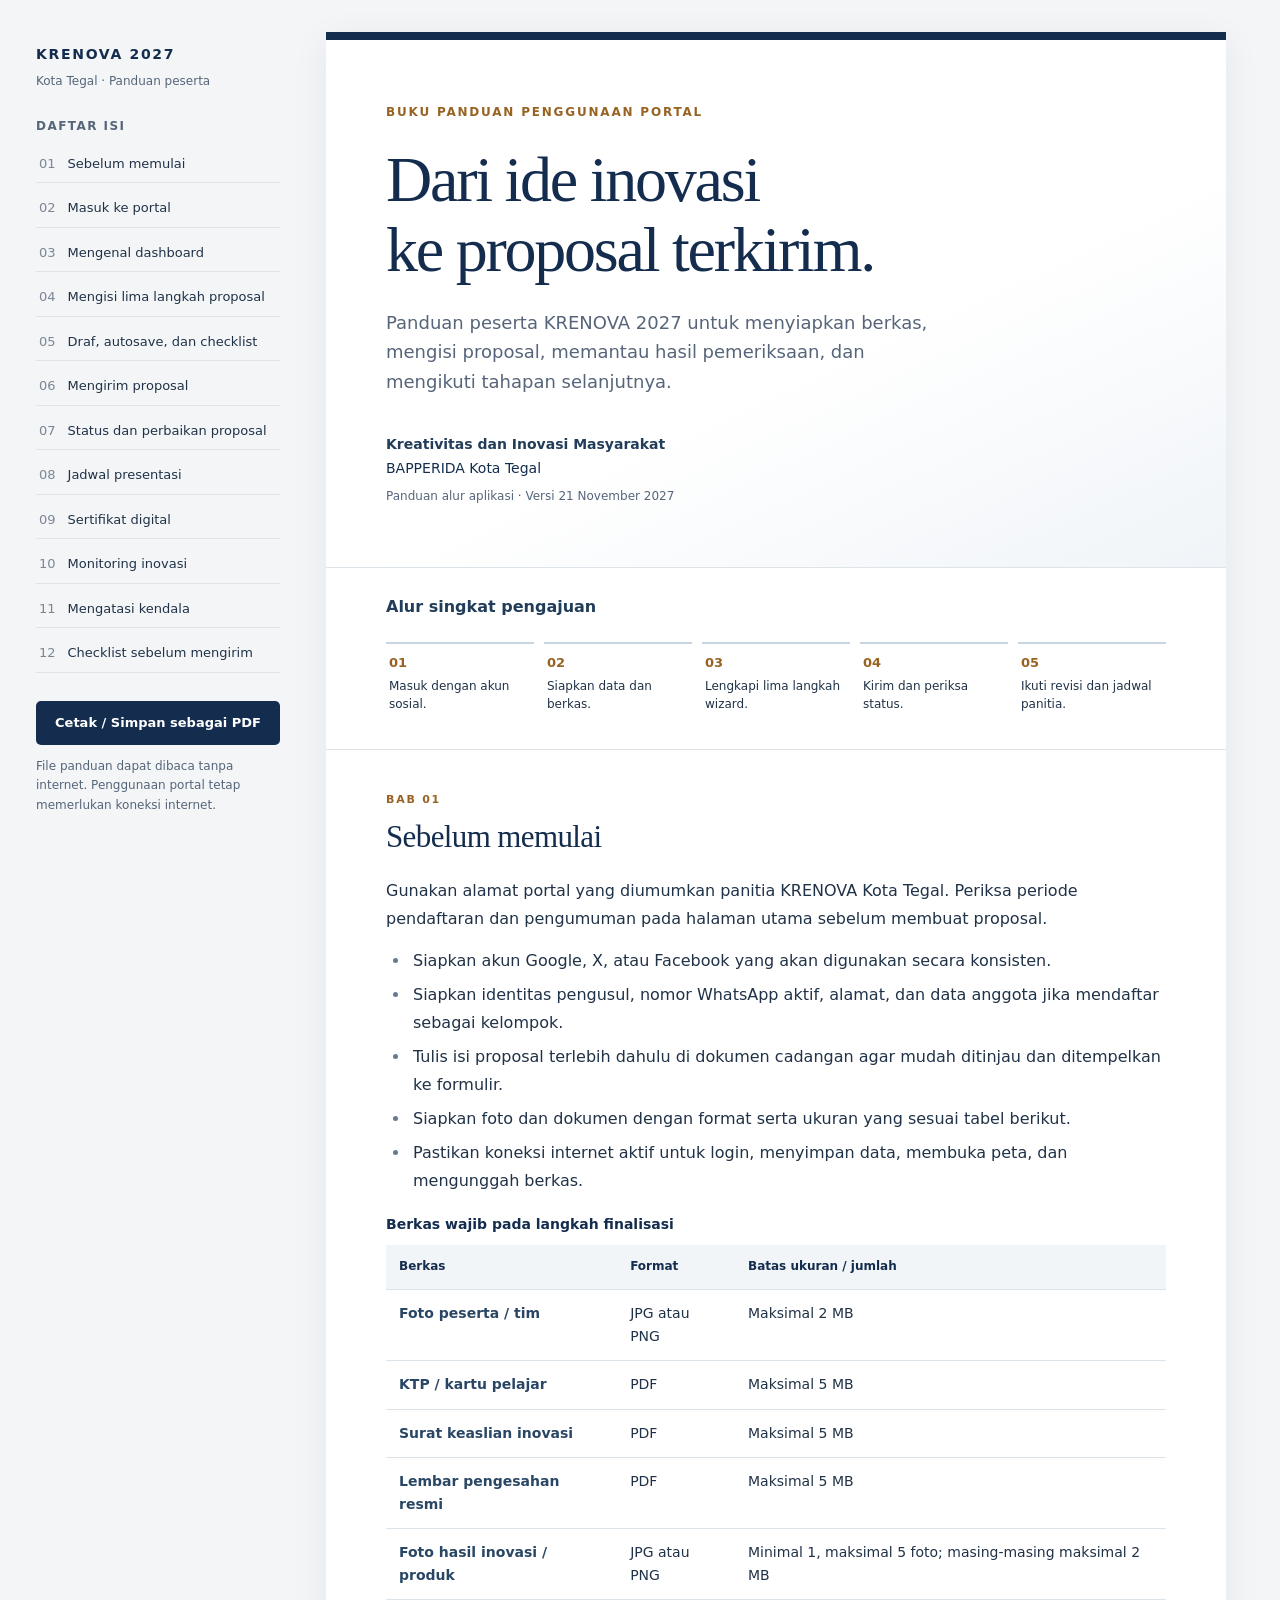
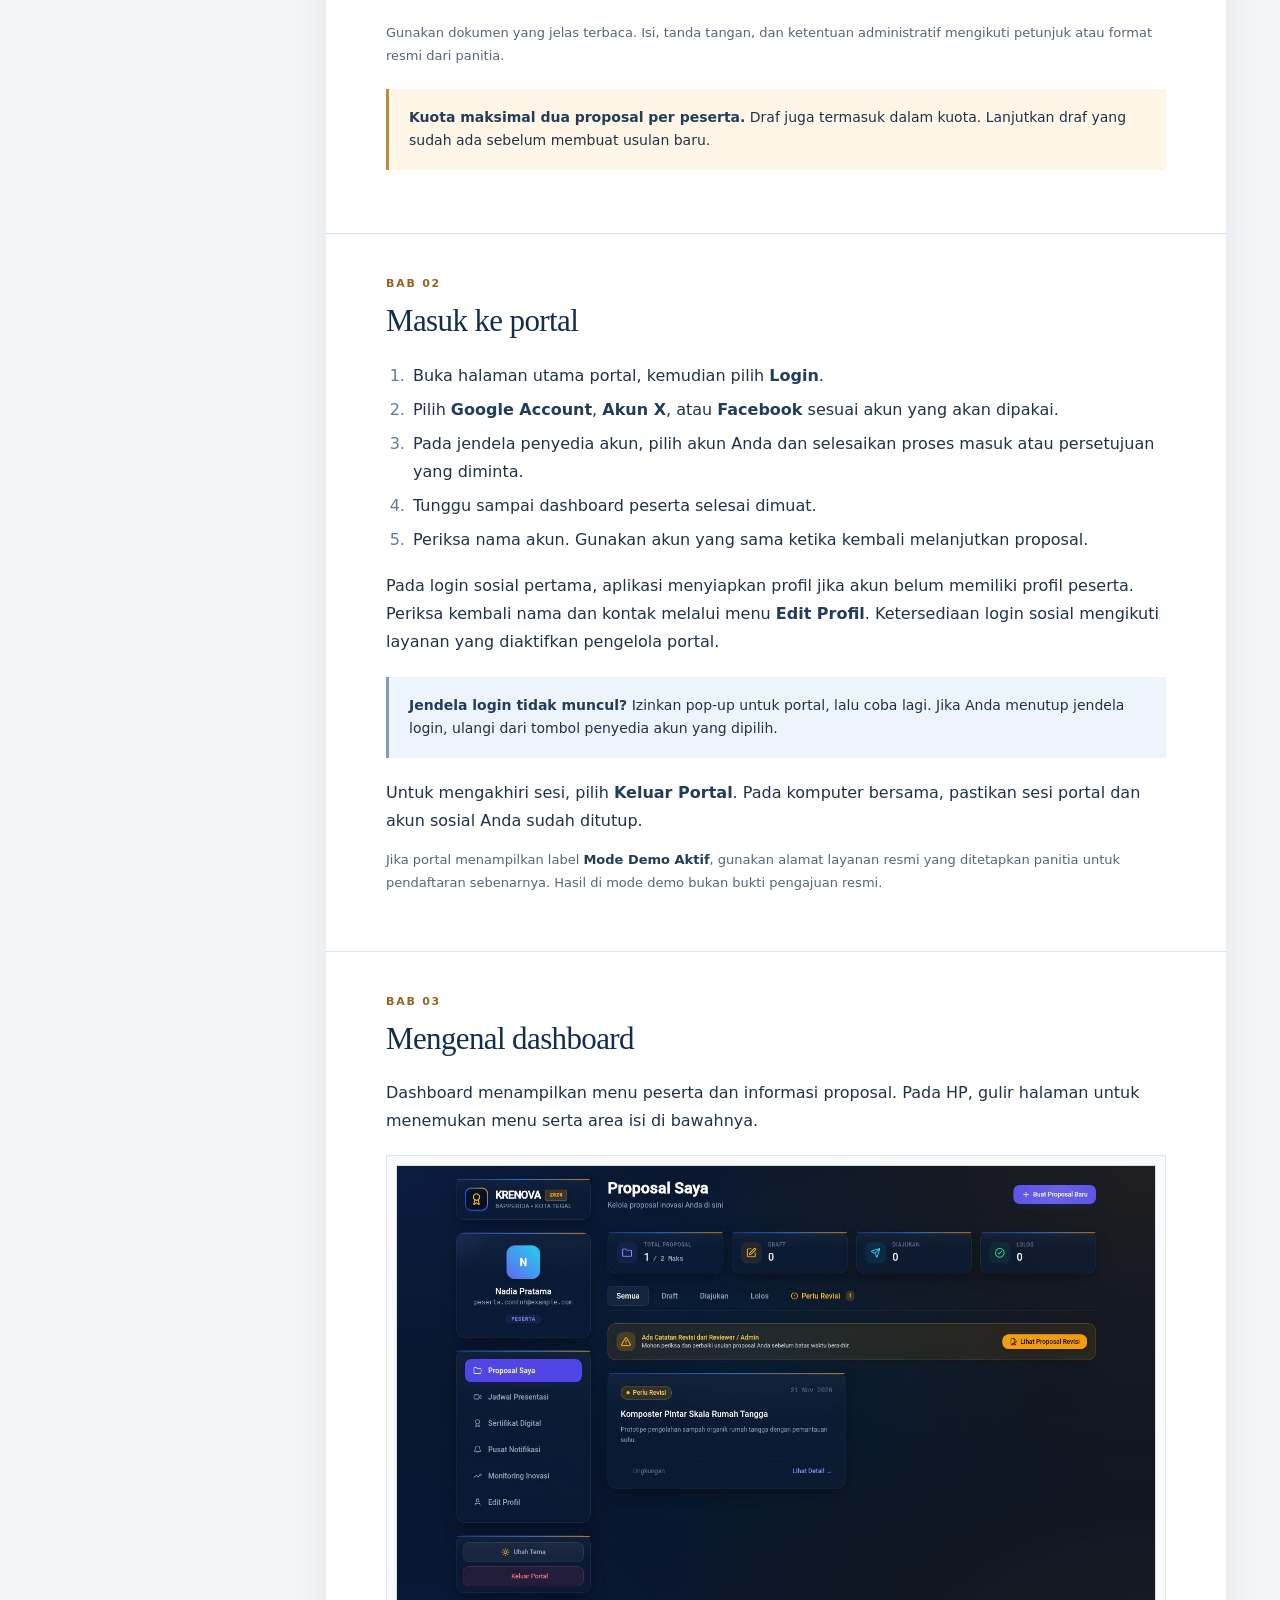
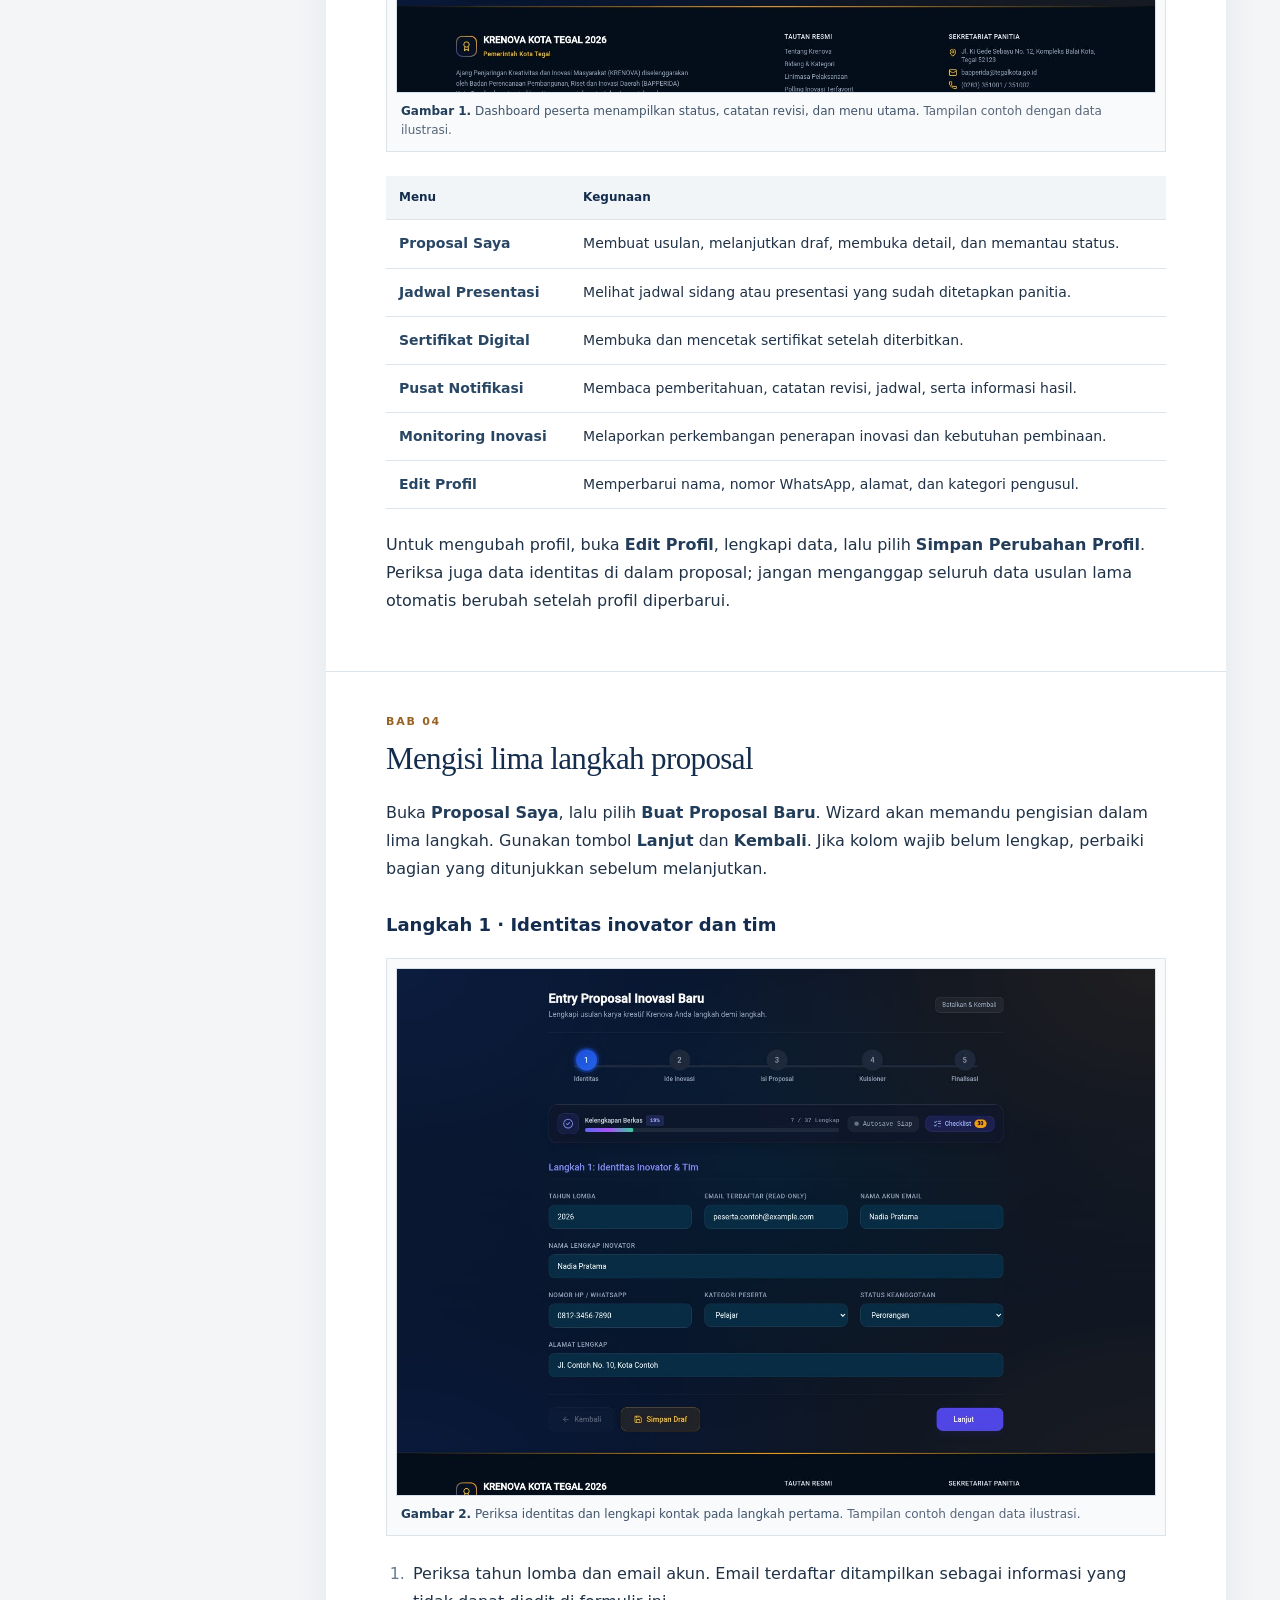
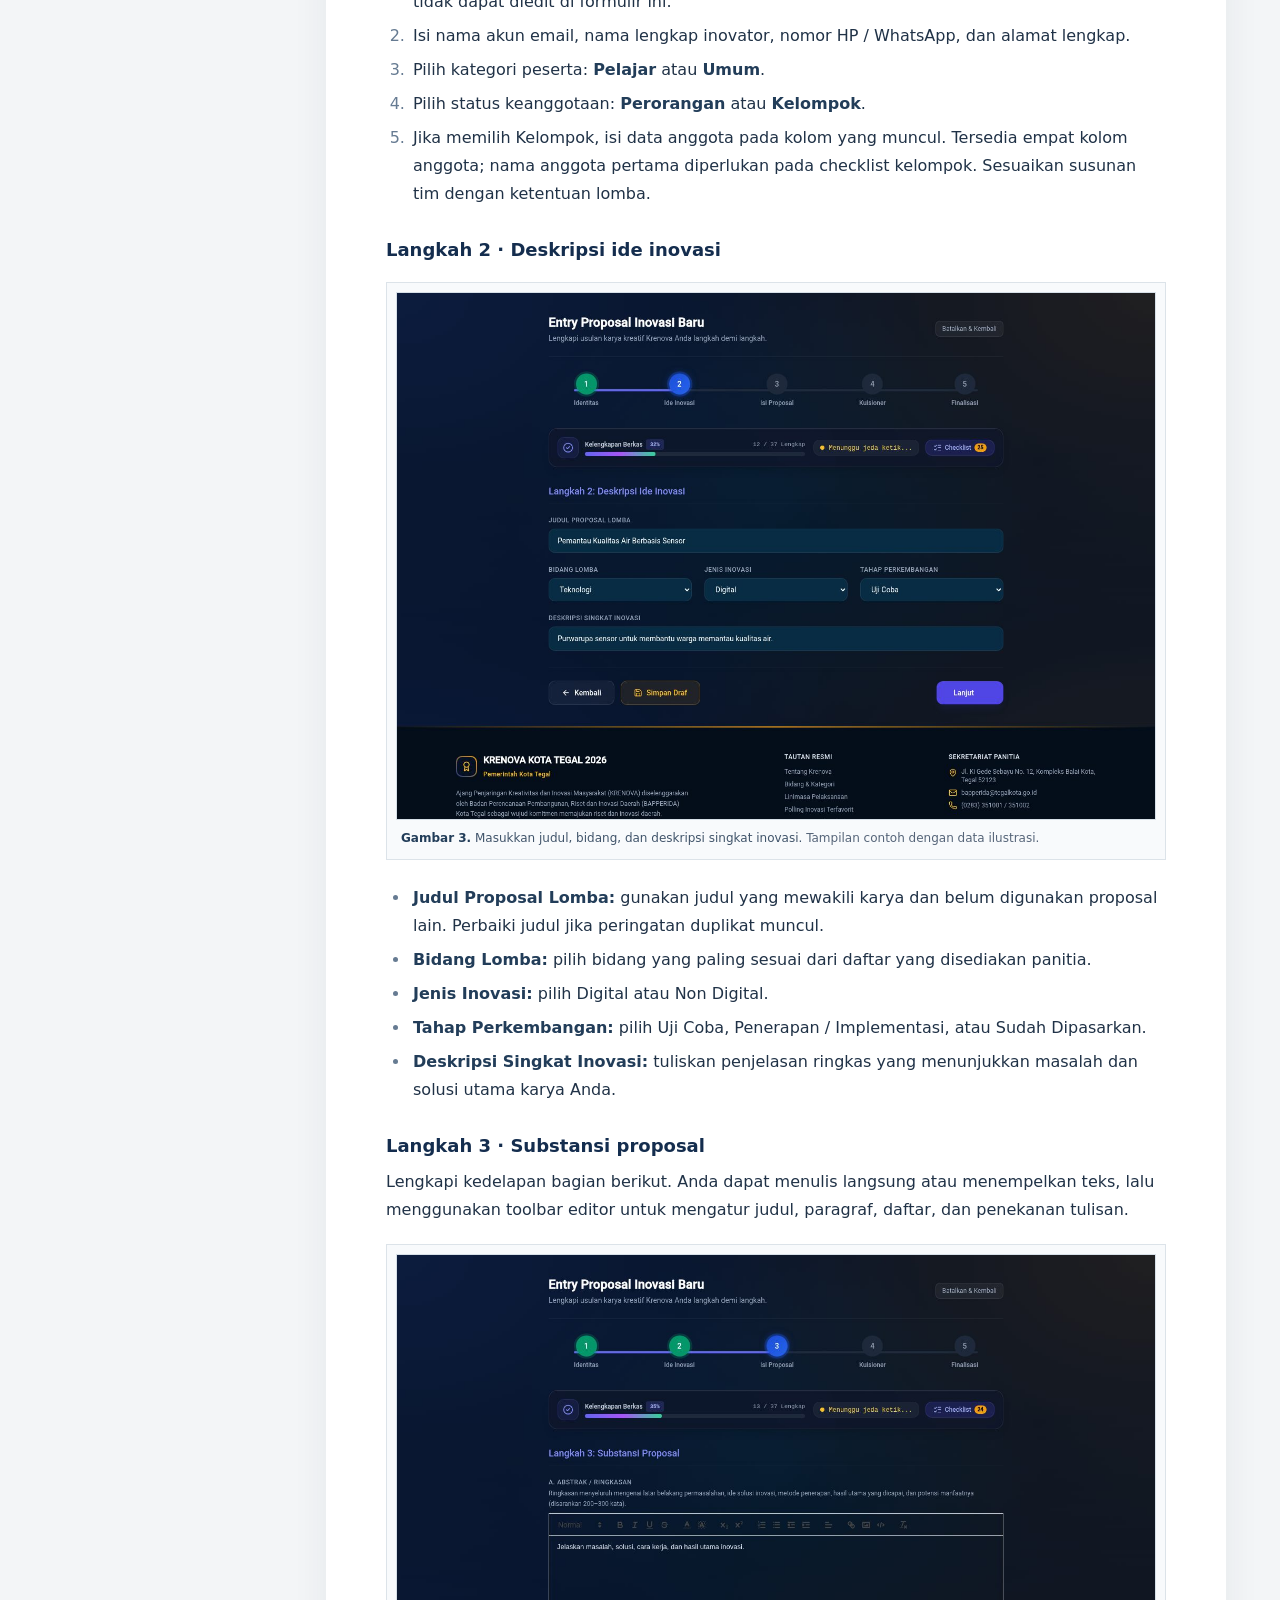
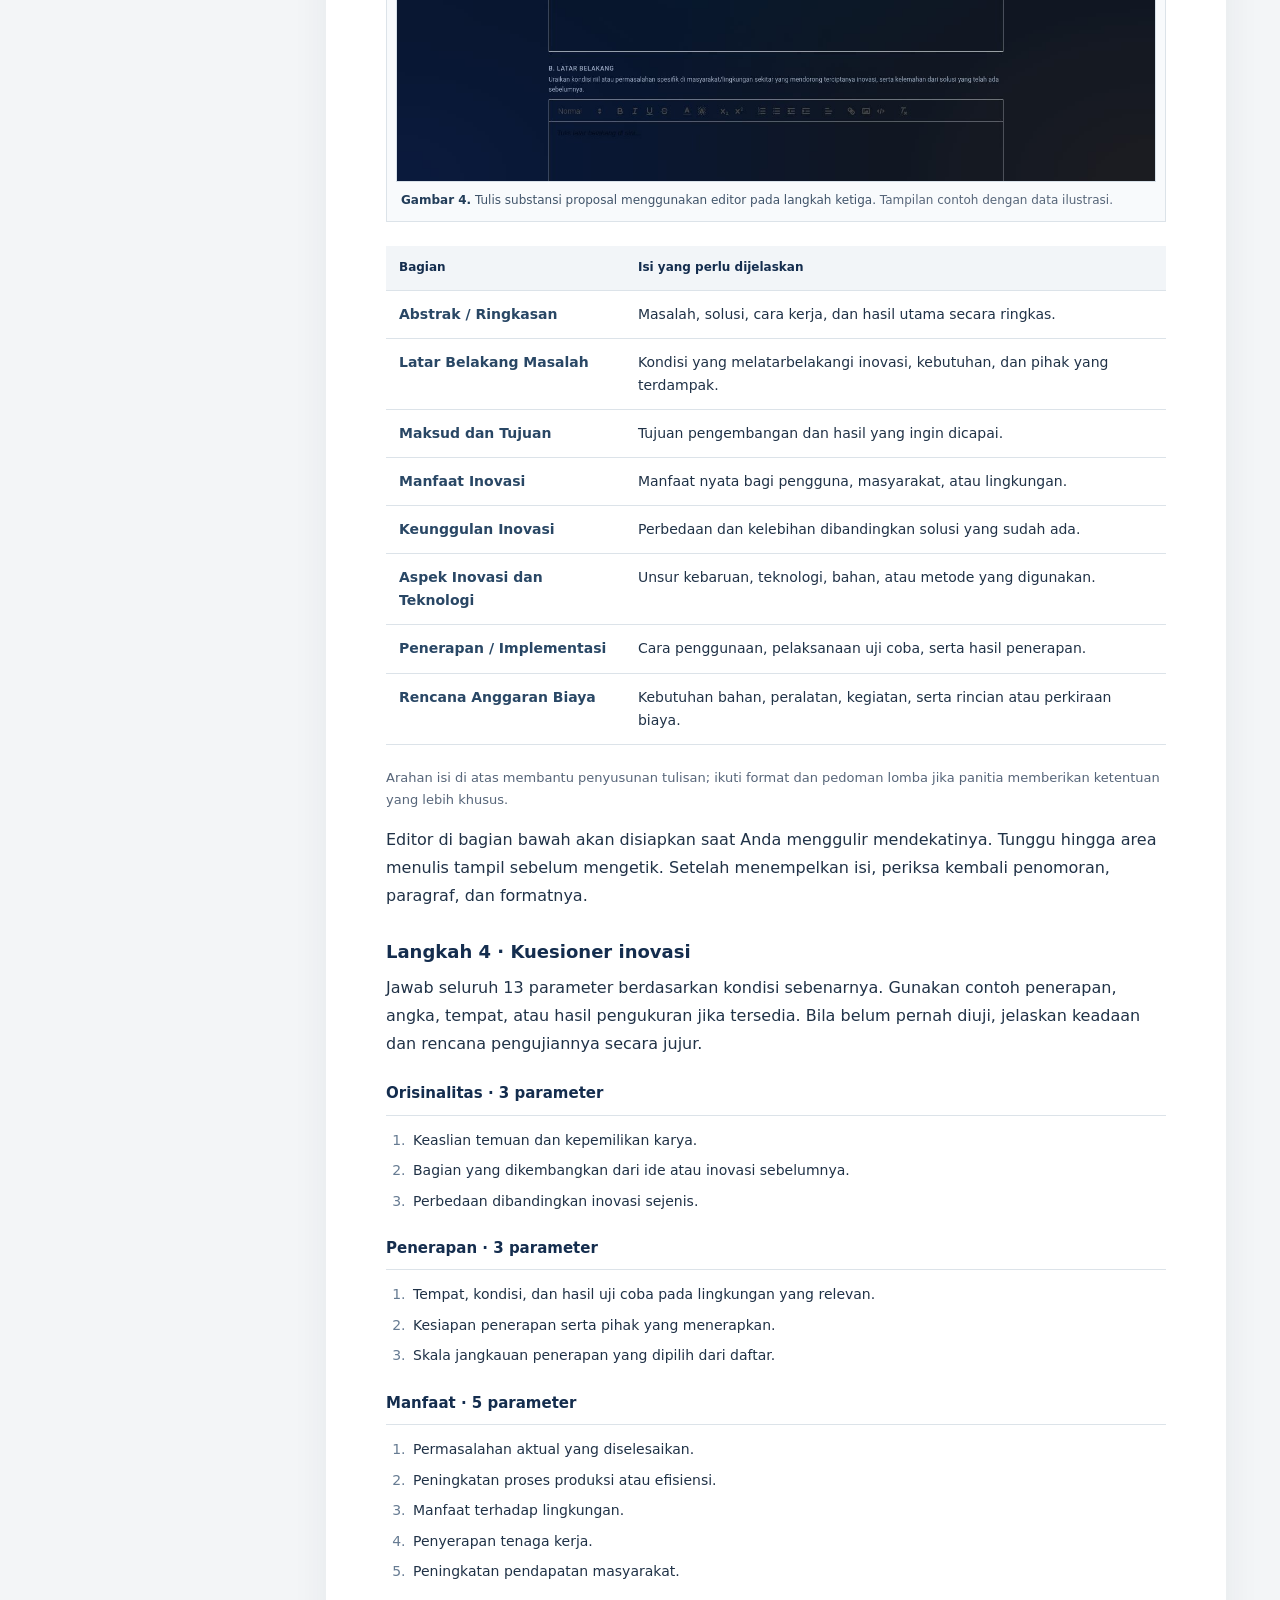
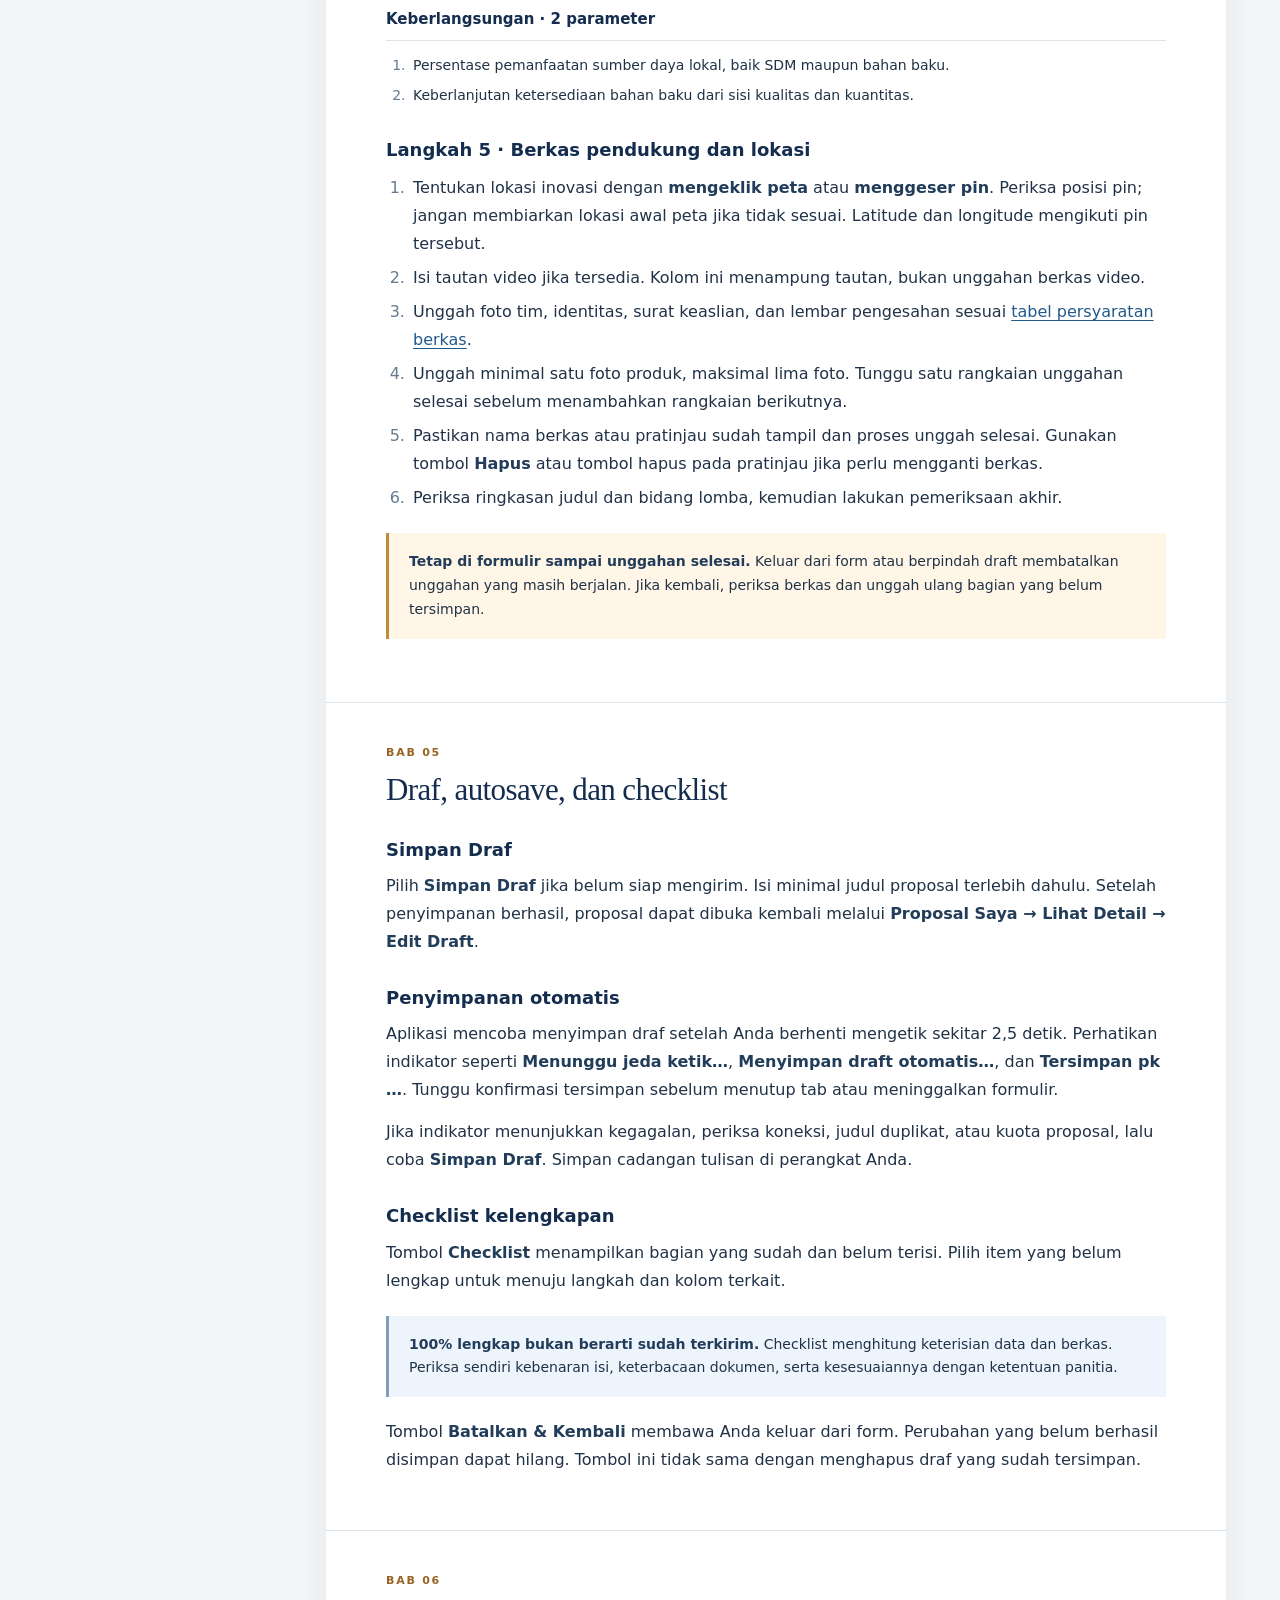
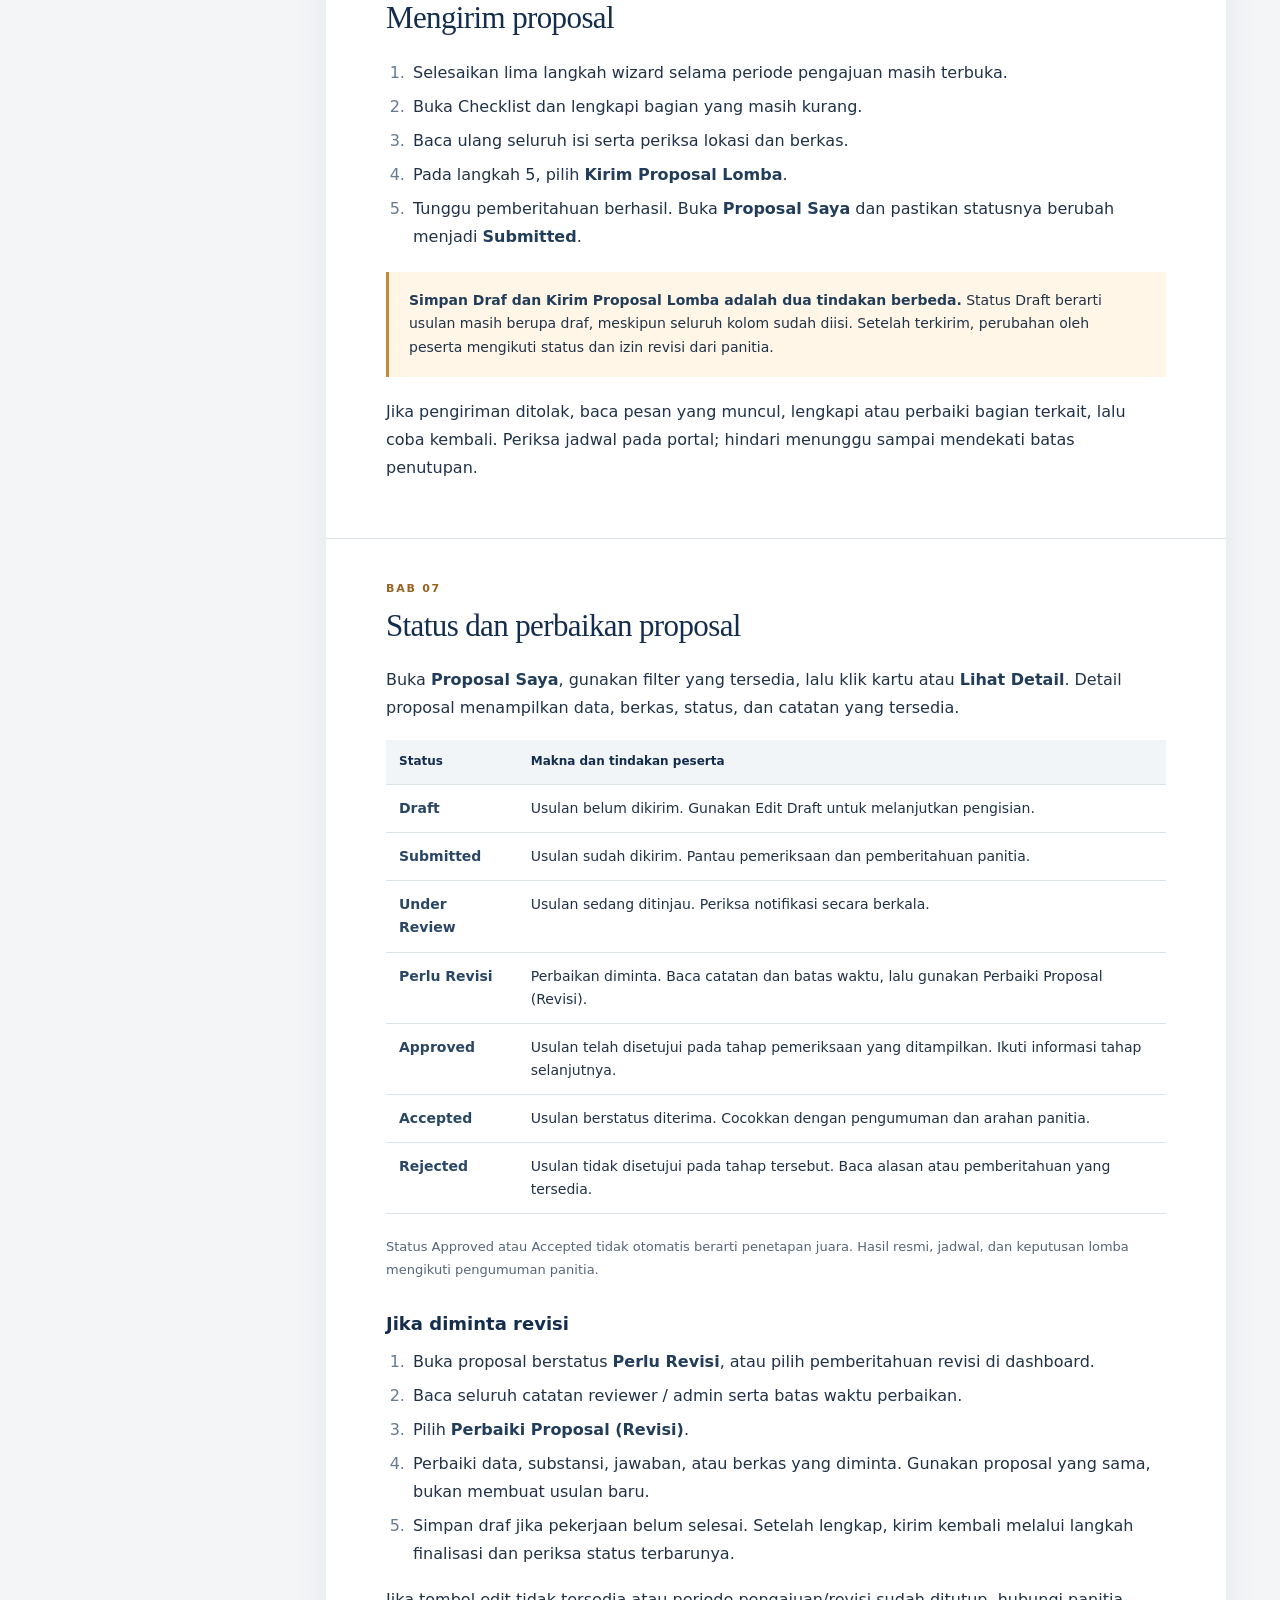
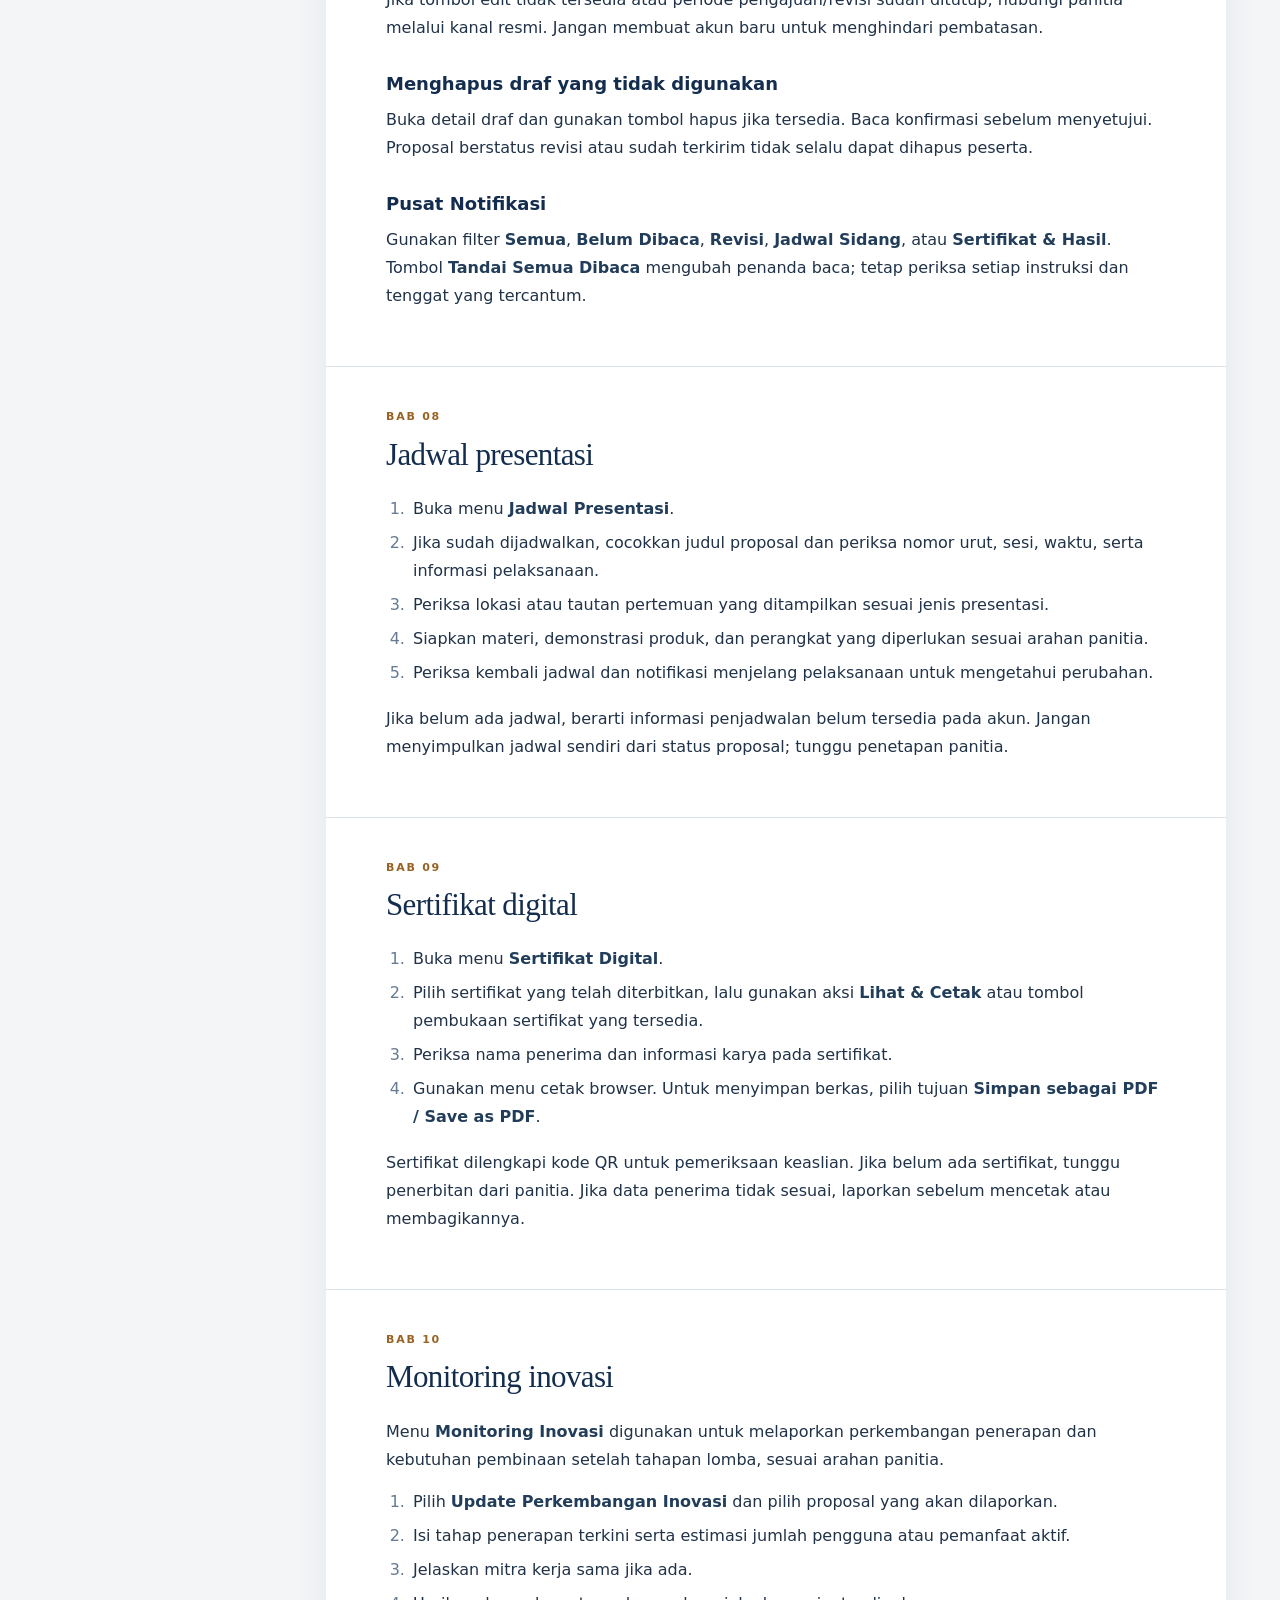
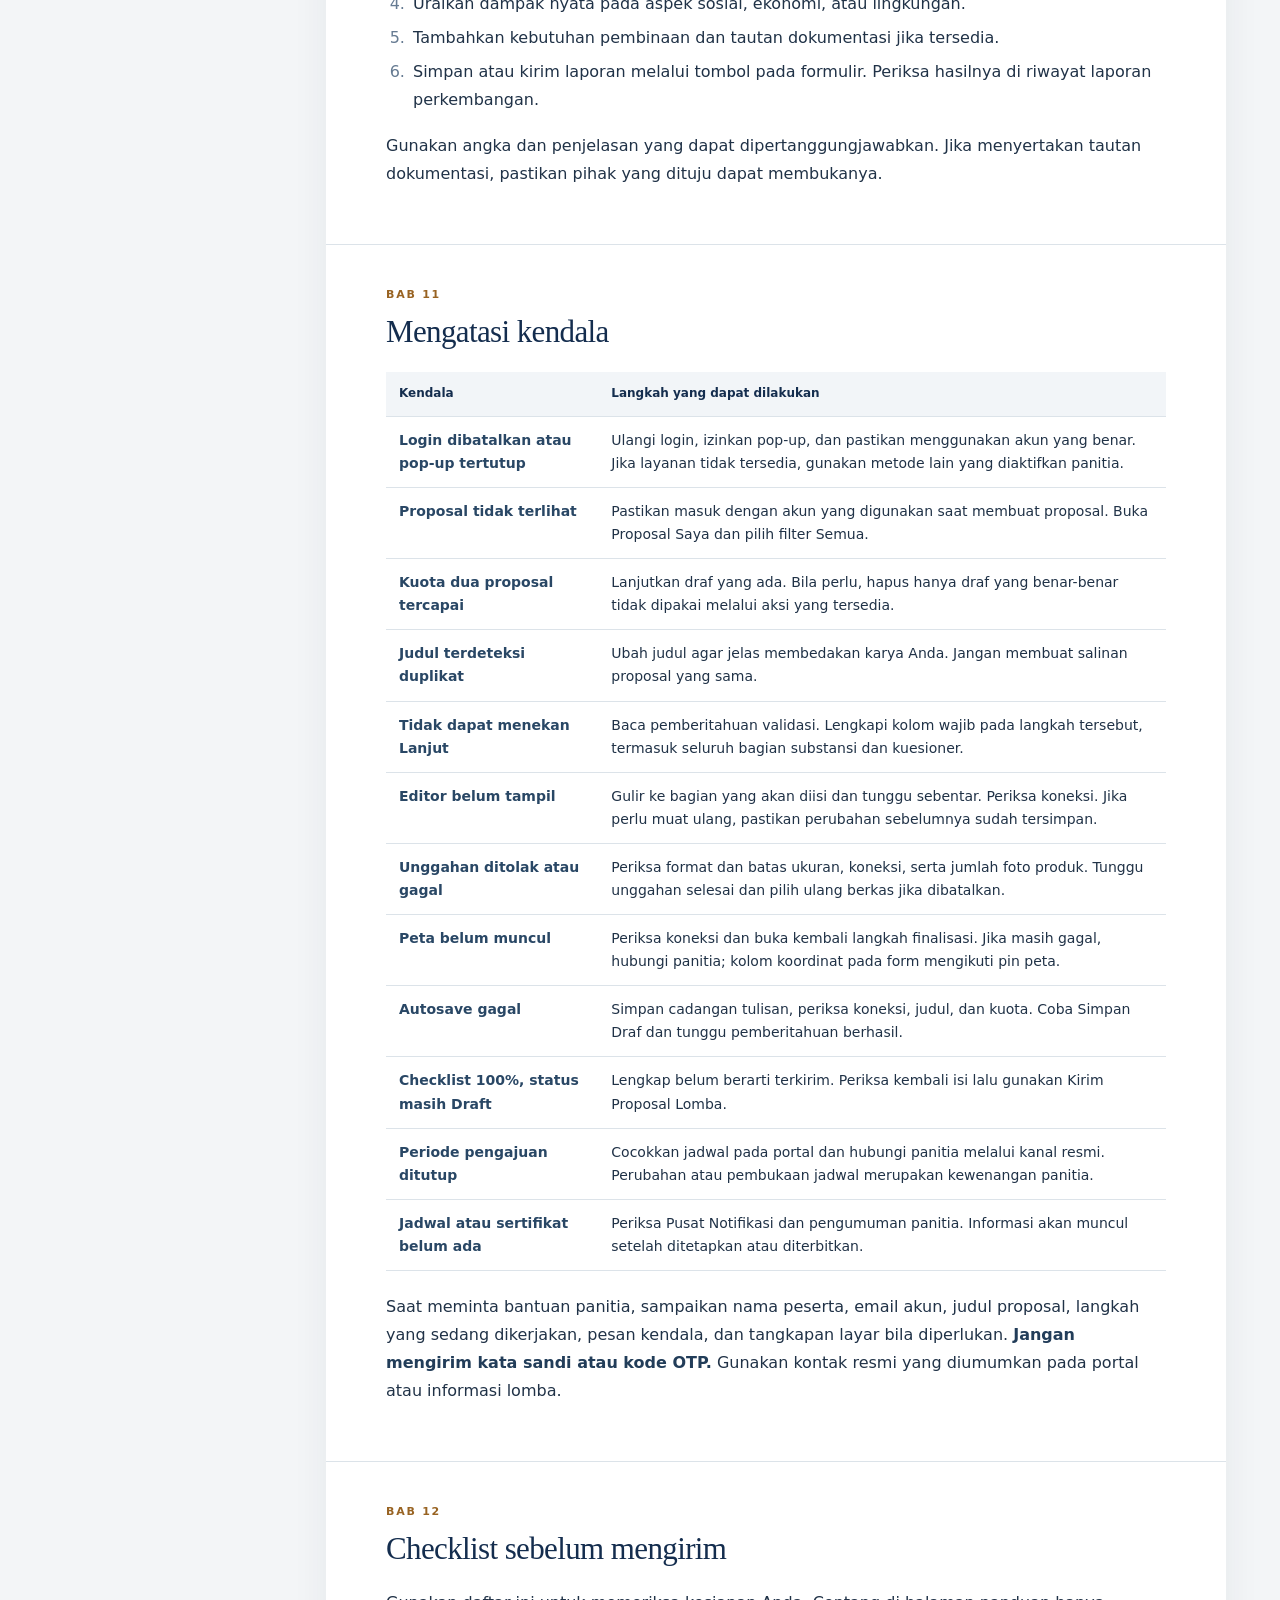
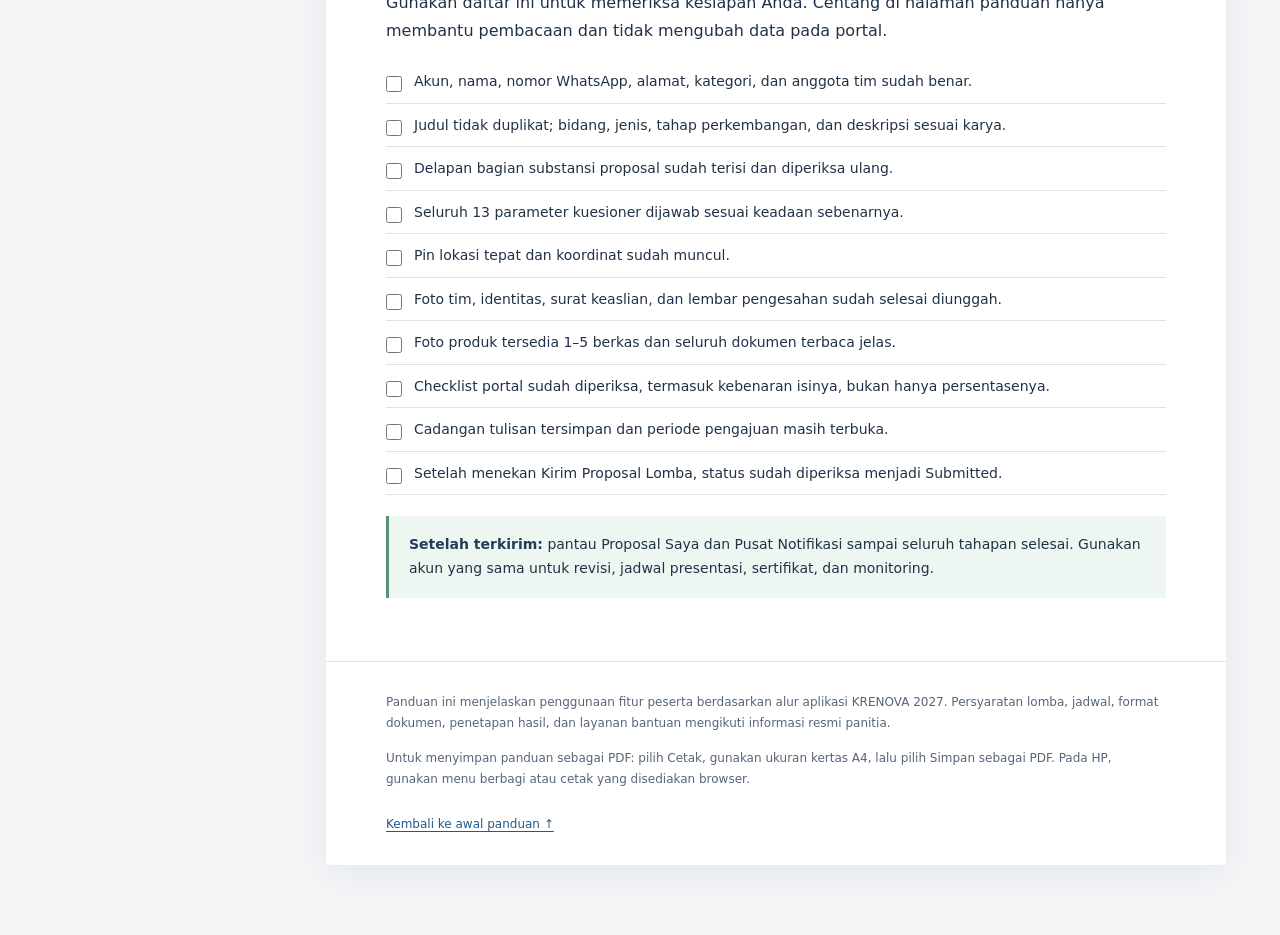
==== panduan-peserta.html @ 3405f32c "first commit" ====
<!doctype html>
<html lang="id">
<head>
<meta charset="utf-8">
<meta name="viewport" content="width=device-width, initial-scale=1">
<meta name="description" content="Buku panduan peserta KRENOVA 2027 Kota Tegal: login, pengisian proposal, berkas, pengiriman, revisi, presentasi, sertifikat, dan monitoring.">
<title>Buku Panduan Peserta • KRENOVA 2027 Kota Tegal</title>
<style>
:root{--navy:#142d4e;--ink:#203247;--muted:#566579;--line:#dce3e9;--paper:#fff;--wash:#f3f5f7;--accent:#986322;--blue:#edf4fc;--amber:#fff6e7;--green:#edf6f1}
*{box-sizing:border-box}html{scroll-behavior:smooth;scroll-padding-top:30px}body{margin:0;background:var(--wash);color:var(--ink);font:16px/1.75 system-ui,-apple-system,"Segoe UI",sans-serif}a{color:#20598b;text-underline-offset:3px}button{font:inherit}a:focus-visible,button:focus-visible,input:focus-visible{outline:3px solid #ac741f;outline-offset:4px}.skip{position:absolute;left:16px;top:-80px;z-index:10;padding:10px;background:white}.skip:focus{top:10px}.layout{max-width:1300px;margin:auto;display:grid;grid-template-columns:260px minmax(0,900px);gap:38px;padding:32px 28px 70px}.toc{position:sticky;top:28px;align-self:start;max-height:calc(100vh - 56px);overflow:auto;padding:10px 8px}.brand{font-size:14px;letter-spacing:.12em;font-weight:800;color:var(--navy)}.edition{font-size:12px;color:var(--muted);margin:4px 0 24px}.toc h2{font-size:12px;text-transform:uppercase;letter-spacing:.12em;color:var(--muted);margin:20px 0 8px}.toc ol{list-style:none;margin:0;padding:0;counter-reset:toc}.toc li{counter-increment:toc;border-bottom:1px solid var(--line)}.toc li a{display:flex;gap:12px;padding:9px 0;text-decoration:none;color:var(--ink);font-size:13px;line-height:1.5}.toc li a:before{content:counter(toc,decimal-leading-zero);color:#7b8794;font-variant-numeric:tabular-nums}.toc li a:hover{color:#20598b}.print-button{margin-top:22px;width:100%;border:0;background:var(--navy);color:white;padding:11px 12px;border-radius:5px;cursor:pointer;font-size:13px;font-weight:650}.offline-note{font-size:12px;color:var(--muted);line-height:1.6;margin-top:12px}.book{background:var(--paper);box-shadow:0 8px 35px #132c4210;min-width:0}.cover{padding:62px 60px 46px;border-top:8px solid var(--navy);background:linear-gradient(155deg,#fff 58%,#f0f4f8);position:relative}.eyebrow{font-size:12px;font-weight:800;letter-spacing:.15em;text-transform:uppercase;color:var(--accent)}h1{font:normal clamp(38px,5vw,64px)/1.1 Georgia,serif;letter-spacing:-.035em;color:var(--navy);margin:22px 0}.cover .intro{font-size:18px;max-width:570px;color:var(--muted);line-height:1.65}.identity{font-size:14px;line-height:1.7;margin-top:36px;color:var(--navy)}.version{font-size:12px;color:var(--muted);margin-top:6px}.quick-route{padding:25px 60px 30px;border-top:1px solid var(--line);border-bottom:1px solid var(--line)}.route{display:grid;grid-template-columns:repeat(5,1fr);gap:10px;margin:15px 0 0;padding:0;list-style:none}.route li{border-top:2px solid #c8d5e1;padding-top:9px;font-size:12px;line-height:1.5}.route b{display:block;color:var(--accent);font-size:13px;margin-bottom:4px}.chapter{padding:40px 60px 42px;border-bottom:1px solid var(--line);scroll-margin-top:24px}.chapter-no{font-size:11px;font-weight:800;letter-spacing:.16em;color:var(--accent);text-transform:uppercase}.chapter h2{font:normal 31px/1.2 Georgia,serif;color:var(--navy);margin:9px 0 22px;letter-spacing:-.02em}h3{font-size:18px;line-height:1.4;color:var(--navy);margin:29px 0 10px}h4{font-size:15px;color:var(--navy);margin:22px 0 8px}p{margin:0 0 14px}ul,ol{padding-left:24px;margin:12px 0 18px}li{padding-left:3px;margin:6px 0}li::marker{color:#667b92}strong{font-weight:700;color:#223d59}.note{padding:17px 20px;border-left:3px solid #809db9;background:var(--blue);margin:21px 0;font-size:14px;line-height:1.7}.note.warning{background:var(--amber);border-color:#bf8c3c}.note.success{background:var(--green);border-color:#589174}.note p:last-child{margin-bottom:0}.table-wrap{overflow-x:auto;margin:18px 0 22px}table{width:100%;border-collapse:collapse;font-size:14px;line-height:1.65}caption{text-align:left;font-weight:700;color:var(--navy);padding-bottom:9px}th,td{padding:12px 13px;text-align:left;vertical-align:top;border-bottom:1px solid var(--line)}th{background:#f2f5f8;font-size:12px;color:var(--navy);font-weight:750}td:first-child{font-weight:600;color:#294765}.question-groups{margin-top:18px}.question-groups h4{border-bottom:1px solid var(--line);padding-bottom:8px}.question-groups ol{font-size:14px}.checklist{list-style:none;padding:0;margin:15px 0}.checklist li{padding:9px 0;margin:0;border-bottom:1px solid var(--line)}.checklist label{display:flex;align-items:flex-start;gap:12px;cursor:pointer;font-size:14px}.checklist input{flex:none;margin:7px 0 0;width:16px;height:16px;accent-color:var(--navy)}.checklist input:checked+span{text-decoration:line-through;color:#6f7e8d}.small{font-size:13px;color:var(--muted)}.book-footer{padding:30px 60px;font-size:12px;color:var(--muted)}.book-footer a{display:inline-block;margin-top:10px}.print-toc{display:none}noscript p{padding:10px;background:var(--amber);font-size:13px}
@media(max-width:1000px){.layout{grid-template-columns:210px minmax(0,1fr);gap:22px;padding:22px 18px}.cover,.chapter{padding-left:34px;padding-right:34px}.quick-route,.book-footer{padding-left:34px;padding-right:34px}.route{grid-template-columns:repeat(3,1fr)}}
@media(max-width:720px){html{scroll-padding-top:14px}.layout{display:block;padding:0 0 30px}.toc{position:static;max-height:none;padding:23px 22px;background:#fff;border-bottom:1px solid var(--line)}.toc .edition{margin-bottom:10px}.toc h2{margin-top:16px}.toc ol{display:grid;grid-template-columns:1fr 1fr;column-gap:20px}.toc li a{font-size:12px}.print-button{max-width:230px;margin-top:16px}.offline-note{margin-bottom:0}.book{box-shadow:none}.cover{padding:38px 24px 32px}.cover .intro{font-size:16px}.identity{margin-top:24px}.chapter{padding:30px 24px}.chapter h2{font-size:28px}.quick-route,.book-footer{padding:24px}.route{grid-template-columns:repeat(3,1fr);row-gap:18px}body{font-size:15px}th,td{padding:10px 8px;min-width:105px}.table-wrap{margin-left:-3px;margin-right:-3px}.note{padding:14px 16px}}
@page{size:A4;margin:17mm 16mm 19mm}
@media print{html{scroll-behavior:auto}body{background:white;font:10.5pt/1.6 Arial,sans-serif;color:#182a3c;print-color-adjust:exact;-webkit-print-color-adjust:exact}.layout{display:block;max-width:none;margin:0;padding:0}.toc{display:none}.print-toc{display:block;padding:15mm 0;break-after:page}.print-toc h2{font:normal 25pt Georgia,serif;color:#142d4e}.print-toc li{margin:10px 0}.toc .brand{font-size:17pt}.toc h2{font-size:14pt;margin-top:25px}.toc ol{display:block;columns:2;column-gap:12mm}.toc li{break-inside:avoid}.toc li a{font-size:10pt;padding:6px 0}.print-button,.offline-note,.skip,.book-footer a{display:none}.book{box-shadow:none}.cover{background:white;padding:30mm 0 20mm;border-top:5px solid #142d4e;break-after:page}.cover h1{font-size:44pt}.cover .intro{font-size:14pt}.quick-route{padding:15px 0}.route{grid-template-columns:repeat(5,1fr)}.chapter{padding:22px 0 20px;border-bottom:1px solid #ccd6df}.chapter h2{font-size:24pt}.chapter h3{font-size:13pt}.chapter h4{font-size:11pt}.chapter-no{font-size:8pt}h2,h3,h4{break-after:avoid}p,li{orphans:3;widows:3}.note,tr,.checklist li{break-inside:avoid}.note{font-size:10pt}table{font-size:9pt}.table-wrap{overflow:visible}thead{display:table-header-group}th,td{padding:7px 9px;min-width:0}.book-footer{padding:20px 0}.small{font-size:9pt}a{color:inherit;text-decoration:none}.checklist input{appearance:none;border:1px solid #7b8794;width:11px;height:11px;margin-top:5px}.checklist input:checked{background:#667b92}.checklist input:checked+span{text-decoration:none}}
</style>
<style>
.guide-figure{margin:20px 0 24px;padding:9px;border:1px solid var(--line);background:#f8fafc;break-inside:avoid}.guide-figure img{display:block;width:100%;height:auto;border:1px solid #d7e0e8}.guide-figure figcaption{padding:9px 5px 2px;color:#40546a;font-size:12px;line-height:1.55}.guide-figure figcaption span{color:var(--muted)}
@media print{.guide-figure{margin:12px 0 16px;padding:6px}.guide-figure img{max-height:130mm;object-fit:contain}.guide-figure figcaption{font-size:9pt}}
</style>
</head>
<body id="awal">
<a class="skip" href="#isi">Lewati daftar isi</a>
<div class="layout">
<aside class="toc" aria-labelledby="judul-daftar-isi">
<div class="brand">KRENOVA 2027</div><p class="edition">Kota Tegal · Panduan peserta</p>
<nav aria-label="Daftar isi"><h2 id="judul-daftar-isi">Daftar isi</h2><ol>
<li><a href="#persiapan">Sebelum memulai</a></li><li><a href="#masuk">Masuk ke portal</a></li><li><a href="#dashboard">Mengenal dashboard</a></li><li><a href="#wizard">Mengisi lima langkah proposal</a></li><li><a href="#penyimpanan">Draf, autosave, dan checklist</a></li><li><a href="#pengiriman">Mengirim proposal</a></li><li><a href="#status-revisi">Status dan perbaikan proposal</a></li><li><a href="#presentasi">Jadwal presentasi</a></li><li><a href="#sertifikat">Sertifikat digital</a></li><li><a href="#monitoring">Monitoring inovasi</a></li><li><a href="#kendala">Mengatasi kendala</a></li><li><a href="#cek-akhir">Checklist sebelum mengirim</a></li>
</ol></nav>
<button class="print-button" type="button" id="cetak-panduan">Cetak / Simpan sebagai PDF</button>
<p class="offline-note">File panduan dapat dibaca tanpa internet. Penggunaan portal tetap memerlukan koneksi internet.</p>
<noscript><p>Untuk mencetak, gunakan menu Cetak pada browser atau tekan Ctrl+P / Command+P.</p></noscript>
</aside>
<main class="book" id="isi">
<header class="cover">
<div class="eyebrow">Buku panduan penggunaan portal</div>
<h1>Dari ide inovasi<br>ke proposal terkirim.</h1>
<p class="intro">Panduan peserta KRENOVA 2027 untuk menyiapkan berkas, mengisi proposal, memantau hasil pemeriksaan, dan mengikuti tahapan selanjutnya.</p>
<div class="identity"><strong>Kreativitas dan Inovasi Masyarakat</strong><br>BAPPERIDA Kota Tegal</div>
<p class="version">Panduan alur aplikasi · Versi 21 November 2027</p>
</header>
<section class="print-toc" aria-label="Daftar isi untuk cetak"><h2>Daftar isi</h2><ol>
<li><a href="#persiapan">Sebelum memulai</a></li><li><a href="#masuk">Masuk ke portal</a></li><li><a href="#dashboard">Mengenal dashboard</a></li><li><a href="#wizard">Mengisi lima langkah proposal</a></li><li><a href="#penyimpanan">Draf, autosave, dan checklist</a></li><li><a href="#pengiriman">Mengirim proposal</a></li><li><a href="#status-revisi">Status dan perbaikan proposal</a></li><li><a href="#presentasi">Jadwal presentasi</a></li><li><a href="#sertifikat">Sertifikat digital</a></li><li><a href="#monitoring">Monitoring inovasi</a></li><li><a href="#kendala">Mengatasi kendala</a></li><li><a href="#cek-akhir">Checklist sebelum mengirim</a></li>
</ol></section>
<div class="quick-route"><strong>Alur singkat pengajuan</strong><ol class="route" aria-label="Lima langkah penggunaan portal"><li><b>01</b>Masuk dengan akun sosial.</li><li><b>02</b>Siapkan data dan berkas.</li><li><b>03</b>Lengkapi lima langkah wizard.</li><li><b>04</b>Kirim dan periksa status.</li><li><b>05</b>Ikuti revisi dan jadwal panitia.</li></ol></div>

<section class="chapter" id="persiapan" aria-labelledby="h-persiapan"><div class="chapter-no">Bab 01</div><h2 id="h-persiapan">Sebelum memulai</h2>
<p>Gunakan alamat portal yang diumumkan panitia KRENOVA Kota Tegal. Periksa periode pendaftaran dan pengumuman pada halaman utama sebelum membuat proposal.</p>
<ul><li>Siapkan akun Google, X, atau Facebook yang akan digunakan secara konsisten.</li><li>Siapkan identitas pengusul, nomor WhatsApp aktif, alamat, dan data anggota jika mendaftar sebagai kelompok.</li><li>Tulis isi proposal terlebih dahulu di dokumen cadangan agar mudah ditinjau dan ditempelkan ke formulir.</li><li>Siapkan foto dan dokumen dengan format serta ukuran yang sesuai tabel berikut.</li><li>Pastikan koneksi internet aktif untuk login, menyimpan data, membuka peta, dan mengunggah berkas.</li></ul>
<div class="table-wrap"><table><caption>Berkas wajib pada langkah finalisasi</caption><thead><tr><th scope="col">Berkas</th><th scope="col">Format</th><th scope="col">Batas ukuran / jumlah</th></tr></thead><tbody>
<tr><td>Foto peserta / tim</td><td>JPG atau PNG</td><td>Maksimal 2 MB</td></tr><tr><td>KTP / kartu pelajar</td><td>PDF</td><td>Maksimal 5 MB</td></tr><tr><td>Surat keaslian inovasi</td><td>PDF</td><td>Maksimal 5 MB</td></tr><tr><td>Lembar pengesahan resmi</td><td>PDF</td><td>Maksimal 5 MB</td></tr><tr><td>Foto hasil inovasi / produk</td><td>JPG atau PNG</td><td>Minimal 1, maksimal 5 foto; masing-masing maksimal 2 MB</td></tr>
</tbody></table></div>
<p class="small">Gunakan dokumen yang jelas terbaca. Isi, tanda tangan, dan ketentuan administratif mengikuti petunjuk atau format resmi dari panitia.</p>
<div class="note warning"><p><strong>Kuota maksimal dua proposal per peserta.</strong> Draf juga termasuk dalam kuota. Lanjutkan draf yang sudah ada sebelum membuat usulan baru.</p></div>
</section>

<section class="chapter" id="masuk" aria-labelledby="h-masuk"><div class="chapter-no">Bab 02</div><h2 id="h-masuk">Masuk ke portal</h2>
<ol><li>Buka halaman utama portal, kemudian pilih <strong>Login</strong>.</li><li>Pilih <strong>Google Account</strong>, <strong>Akun X</strong>, atau <strong>Facebook</strong> sesuai akun yang akan dipakai.</li><li>Pada jendela penyedia akun, pilih akun Anda dan selesaikan proses masuk atau persetujuan yang diminta.</li><li>Tunggu sampai dashboard peserta selesai dimuat.</li><li>Periksa nama akun. Gunakan akun yang sama ketika kembali melanjutkan proposal.</li></ol>
<p>Pada login sosial pertama, aplikasi menyiapkan profil jika akun belum memiliki profil peserta. Periksa kembali nama dan kontak melalui menu <strong>Edit Profil</strong>. Ketersediaan login sosial mengikuti layanan yang diaktifkan pengelola portal.</p>
<div class="note"><p><strong>Jendela login tidak muncul?</strong> Izinkan pop-up untuk portal, lalu coba lagi. Jika Anda menutup jendela login, ulangi dari tombol penyedia akun yang dipilih.</p></div>
<p>Untuk mengakhiri sesi, pilih <strong>Keluar Portal</strong>. Pada komputer bersama, pastikan sesi portal dan akun sosial Anda sudah ditutup.</p>
<p class="small">Jika portal menampilkan label <strong>Mode Demo Aktif</strong>, gunakan alamat layanan resmi yang ditetapkan panitia untuk pendaftaran sebenarnya. Hasil di mode demo bukan bukti pengajuan resmi.</p>
</section>

<section class="chapter" id="dashboard" aria-labelledby="h-dashboard"><div class="chapter-no">Bab 03</div><h2 id="h-dashboard">Mengenal dashboard</h2>
<p>Dashboard menampilkan menu peserta dan informasi proposal. Pada HP, gulir halaman untuk menemukan menu serta area isi di bawahnya.</p>
<figure class="guide-figure"><img src="[data-uri]" alt="Dashboard peserta dengan kartu proposal berstatus Perlu Revisi dan menu peserta." loading="lazy" decoding="async"><figcaption><strong>Gambar 1.</strong> Dashboard peserta menampilkan status, catatan revisi, dan menu utama. <span>Tampilan contoh dengan data ilustrasi.</span></figcaption></figure>
<div class="table-wrap"><table><thead><tr><th scope="col">Menu</th><th scope="col">Kegunaan</th></tr></thead><tbody>
<tr><td>Proposal Saya</td><td>Membuat usulan, melanjutkan draf, membuka detail, dan memantau status.</td></tr><tr><td>Jadwal Presentasi</td><td>Melihat jadwal sidang atau presentasi yang sudah ditetapkan panitia.</td></tr><tr><td>Sertifikat Digital</td><td>Membuka dan mencetak sertifikat setelah diterbitkan.</td></tr><tr><td>Pusat Notifikasi</td><td>Membaca pemberitahuan, catatan revisi, jadwal, serta informasi hasil.</td></tr><tr><td>Monitoring Inovasi</td><td>Melaporkan perkembangan penerapan inovasi dan kebutuhan pembinaan.</td></tr><tr><td>Edit Profil</td><td>Memperbarui nama, nomor WhatsApp, alamat, dan kategori pengusul.</td></tr>
</tbody></table></div>
<p>Untuk mengubah profil, buka <strong>Edit Profil</strong>, lengkapi data, lalu pilih <strong>Simpan Perubahan Profil</strong>. Periksa juga data identitas di dalam proposal; jangan menganggap seluruh data usulan lama otomatis berubah setelah profil diperbarui.</p>
</section>

<section class="chapter" id="wizard" aria-labelledby="h-wizard"><div class="chapter-no">Bab 04</div><h2 id="h-wizard">Mengisi lima langkah proposal</h2>
<p>Buka <strong>Proposal Saya</strong>, lalu pilih <strong>Buat Proposal Baru</strong>. Wizard akan memandu pengisian dalam lima langkah. Gunakan tombol <strong>Lanjut</strong> dan <strong>Kembali</strong>. Jika kolom wajib belum lengkap, perbaiki bagian yang ditunjukkan sebelum melanjutkan.</p>
<h3>Langkah 1 · Identitas inovator dan tim</h3>
<figure class="guide-figure"><img src="[data-uri]" alt="Langkah 1 wizard untuk memeriksa identitas peserta, kontak, kategori, dan status keanggotaan." loading="lazy" decoding="async"><figcaption><strong>Gambar 2.</strong> Periksa identitas dan lengkapi kontak pada langkah pertama. <span>Tampilan contoh dengan data ilustrasi.</span></figcaption></figure>
<ol><li>Periksa tahun lomba dan email akun. Email terdaftar ditampilkan sebagai informasi yang tidak dapat diedit di formulir ini.</li><li>Isi nama akun email, nama lengkap inovator, nomor HP / WhatsApp, dan alamat lengkap.</li><li>Pilih kategori peserta: <strong>Pelajar</strong> atau <strong>Umum</strong>.</li><li>Pilih status keanggotaan: <strong>Perorangan</strong> atau <strong>Kelompok</strong>.</li><li>Jika memilih Kelompok, isi data anggota pada kolom yang muncul. Tersedia empat kolom anggota; nama anggota pertama diperlukan pada checklist kelompok. Sesuaikan susunan tim dengan ketentuan lomba.</li></ol>
<h3>Langkah 2 · Deskripsi ide inovasi</h3>
<figure class="guide-figure"><img src="[data-uri]" alt="Langkah 2 wizard untuk menuliskan judul, bidang, dan deskripsi inovasi." loading="lazy" decoding="async"><figcaption><strong>Gambar 3.</strong> Masukkan judul, bidang, dan deskripsi singkat inovasi. <span>Tampilan contoh dengan data ilustrasi.</span></figcaption></figure>
<ul><li><strong>Judul Proposal Lomba:</strong> gunakan judul yang mewakili karya dan belum digunakan proposal lain. Perbaiki judul jika peringatan duplikat muncul.</li><li><strong>Bidang Lomba:</strong> pilih bidang yang paling sesuai dari daftar yang disediakan panitia.</li><li><strong>Jenis Inovasi:</strong> pilih Digital atau Non Digital.</li><li><strong>Tahap Perkembangan:</strong> pilih Uji Coba, Penerapan / Implementasi, atau Sudah Dipasarkan.</li><li><strong>Deskripsi Singkat Inovasi:</strong> tuliskan penjelasan ringkas yang menunjukkan masalah dan solusi utama karya Anda.</li></ul>
<h3>Langkah 3 · Substansi proposal</h3>
<p>Lengkapi kedelapan bagian berikut. Anda dapat menulis langsung atau menempelkan teks, lalu menggunakan toolbar editor untuk mengatur judul, paragraf, daftar, dan penekanan tulisan.</p>
<figure class="guide-figure"><img src="[data-uri]" alt="Langkah 3 wizard dengan editor teks untuk menulis isi proposal." loading="lazy" decoding="async"><figcaption><strong>Gambar 4.</strong> Tulis substansi proposal menggunakan editor pada langkah ketiga. <span>Tampilan contoh dengan data ilustrasi.</span></figcaption></figure>
<div class="table-wrap"><table><thead><tr><th scope="col">Bagian</th><th scope="col">Isi yang perlu dijelaskan</th></tr></thead><tbody>
<tr><td>Abstrak / Ringkasan</td><td>Masalah, solusi, cara kerja, dan hasil utama secara ringkas.</td></tr><tr><td>Latar Belakang Masalah</td><td>Kondisi yang melatarbelakangi inovasi, kebutuhan, dan pihak yang terdampak.</td></tr><tr><td>Maksud dan Tujuan</td><td>Tujuan pengembangan dan hasil yang ingin dicapai.</td></tr><tr><td>Manfaat Inovasi</td><td>Manfaat nyata bagi pengguna, masyarakat, atau lingkungan.</td></tr><tr><td>Keunggulan Inovasi</td><td>Perbedaan dan kelebihan dibandingkan solusi yang sudah ada.</td></tr><tr><td>Aspek Inovasi dan Teknologi</td><td>Unsur kebaruan, teknologi, bahan, atau metode yang digunakan.</td></tr><tr><td>Penerapan / Implementasi</td><td>Cara penggunaan, pelaksanaan uji coba, serta hasil penerapan.</td></tr><tr><td>Rencana Anggaran Biaya</td><td>Kebutuhan bahan, peralatan, kegiatan, serta rincian atau perkiraan biaya.</td></tr>
</tbody></table></div>
<p class="small">Arahan isi di atas membantu penyusunan tulisan; ikuti format dan pedoman lomba jika panitia memberikan ketentuan yang lebih khusus.</p>
<p>Editor di bagian bawah akan disiapkan saat Anda menggulir mendekatinya. Tunggu hingga area menulis tampil sebelum mengetik. Setelah menempelkan isi, periksa kembali penomoran, paragraf, dan formatnya.</p>
<h3>Langkah 4 · Kuesioner inovasi</h3>
<p>Jawab seluruh 13 parameter berdasarkan kondisi sebenarnya. Gunakan contoh penerapan, angka, tempat, atau hasil pengukuran jika tersedia. Bila belum pernah diuji, jelaskan keadaan dan rencana pengujiannya secara jujur.</p>
<div class="question-groups">
<h4>Orisinalitas · 3 parameter</h4><ol><li>Keaslian temuan dan kepemilikan karya.</li><li>Bagian yang dikembangkan dari ide atau inovasi sebelumnya.</li><li>Perbedaan dibandingkan inovasi sejenis.</li></ol>
<h4>Penerapan · 3 parameter</h4><ol><li>Tempat, kondisi, dan hasil uji coba pada lingkungan yang relevan.</li><li>Kesiapan penerapan serta pihak yang menerapkan.</li><li>Skala jangkauan penerapan yang dipilih dari daftar.</li></ol>
<h4>Manfaat · 5 parameter</h4><ol><li>Permasalahan aktual yang diselesaikan.</li><li>Peningkatan proses produksi atau efisiensi.</li><li>Manfaat terhadap lingkungan.</li><li>Penyerapan tenaga kerja.</li><li>Peningkatan pendapatan masyarakat.</li></ol>
<h4>Keberlangsungan · 2 parameter</h4><ol><li>Persentase pemanfaatan sumber daya lokal, baik SDM maupun bahan baku.</li><li>Keberlanjutan ketersediaan bahan baku dari sisi kualitas dan kuantitas.</li></ol>
</div>
<h3>Langkah 5 · Berkas pendukung dan lokasi</h3>
<ol><li>Tentukan lokasi inovasi dengan <strong>mengeklik peta</strong> atau <strong>menggeser pin</strong>. Periksa posisi pin; jangan membiarkan lokasi awal peta jika tidak sesuai. Latitude dan longitude mengikuti pin tersebut.</li><li>Isi tautan video jika tersedia. Kolom ini menampung tautan, bukan unggahan berkas video.</li><li>Unggah foto tim, identitas, surat keaslian, dan lembar pengesahan sesuai <a href="#persiapan">tabel persyaratan berkas</a>.</li><li>Unggah minimal satu foto produk, maksimal lima foto. Tunggu satu rangkaian unggahan selesai sebelum menambahkan rangkaian berikutnya.</li><li>Pastikan nama berkas atau pratinjau sudah tampil dan proses unggah selesai. Gunakan tombol <strong>Hapus</strong> atau tombol hapus pada pratinjau jika perlu mengganti berkas.</li><li>Periksa ringkasan judul dan bidang lomba, kemudian lakukan pemeriksaan akhir.</li></ol>
<div class="note warning"><p><strong>Tetap di formulir sampai unggahan selesai.</strong> Keluar dari form atau berpindah draft membatalkan unggahan yang masih berjalan. Jika kembali, periksa berkas dan unggah ulang bagian yang belum tersimpan.</p></div>
</section>

<section class="chapter" id="penyimpanan" aria-labelledby="h-penyimpanan"><div class="chapter-no">Bab 05</div><h2 id="h-penyimpanan">Draf, autosave, dan checklist</h2>
<h3>Simpan Draf</h3><p>Pilih <strong>Simpan Draf</strong> jika belum siap mengirim. Isi minimal judul proposal terlebih dahulu. Setelah penyimpanan berhasil, proposal dapat dibuka kembali melalui <strong>Proposal Saya → Lihat Detail → Edit Draft</strong>.</p>
<h3>Penyimpanan otomatis</h3><p>Aplikasi mencoba menyimpan draf setelah Anda berhenti mengetik sekitar 2,5 detik. Perhatikan indikator seperti <strong>Menunggu jeda ketik…</strong>, <strong>Menyimpan draft otomatis…</strong>, dan <strong>Tersimpan pk …</strong>. Tunggu konfirmasi tersimpan sebelum menutup tab atau meninggalkan formulir.</p>
<p>Jika indikator menunjukkan kegagalan, periksa koneksi, judul duplikat, atau kuota proposal, lalu coba <strong>Simpan Draf</strong>. Simpan cadangan tulisan di perangkat Anda.</p>
<h3>Checklist kelengkapan</h3><p>Tombol <strong>Checklist</strong> menampilkan bagian yang sudah dan belum terisi. Pilih item yang belum lengkap untuk menuju langkah dan kolom terkait.</p>
<div class="note"><p><strong>100% lengkap bukan berarti sudah terkirim.</strong> Checklist menghitung keterisian data dan berkas. Periksa sendiri kebenaran isi, keterbacaan dokumen, serta kesesuaiannya dengan ketentuan panitia.</p></div>
<p>Tombol <strong>Batalkan &amp; Kembali</strong> membawa Anda keluar dari form. Perubahan yang belum berhasil disimpan dapat hilang. Tombol ini tidak sama dengan menghapus draf yang sudah tersimpan.</p>
</section>

<section class="chapter" id="pengiriman" aria-labelledby="h-pengiriman"><div class="chapter-no">Bab 06</div><h2 id="h-pengiriman">Mengirim proposal</h2>
<ol><li>Selesaikan lima langkah wizard selama periode pengajuan masih terbuka.</li><li>Buka Checklist dan lengkapi bagian yang masih kurang.</li><li>Baca ulang seluruh isi serta periksa lokasi dan berkas.</li><li>Pada langkah 5, pilih <strong>Kirim Proposal Lomba</strong>.</li><li>Tunggu pemberitahuan berhasil. Buka <strong>Proposal Saya</strong> dan pastikan statusnya berubah menjadi <strong>Submitted</strong>.</li></ol>
<div class="note warning"><p><strong>Simpan Draf dan Kirim Proposal Lomba adalah dua tindakan berbeda.</strong> Status Draft berarti usulan masih berupa draf, meskipun seluruh kolom sudah diisi. Setelah terkirim, perubahan oleh peserta mengikuti status dan izin revisi dari panitia.</p></div>
<p>Jika pengiriman ditolak, baca pesan yang muncul, lengkapi atau perbaiki bagian terkait, lalu coba kembali. Periksa jadwal pada portal; hindari menunggu sampai mendekati batas penutupan.</p>
</section>

<section class="chapter" id="status-revisi" aria-labelledby="h-status-revisi"><div class="chapter-no">Bab 07</div><h2 id="h-status-revisi">Status dan perbaikan proposal</h2>
<p>Buka <strong>Proposal Saya</strong>, gunakan filter yang tersedia, lalu klik kartu atau <strong>Lihat Detail</strong>. Detail proposal menampilkan data, berkas, status, dan catatan yang tersedia.</p>
<div class="table-wrap"><table><thead><tr><th scope="col">Status</th><th scope="col">Makna dan tindakan peserta</th></tr></thead><tbody>
<tr><td>Draft</td><td>Usulan belum dikirim. Gunakan Edit Draft untuk melanjutkan pengisian.</td></tr><tr><td>Submitted</td><td>Usulan sudah dikirim. Pantau pemeriksaan dan pemberitahuan panitia.</td></tr><tr><td>Under Review</td><td>Usulan sedang ditinjau. Periksa notifikasi secara berkala.</td></tr><tr><td>Perlu Revisi</td><td>Perbaikan diminta. Baca catatan dan batas waktu, lalu gunakan Perbaiki Proposal (Revisi).</td></tr><tr><td>Approved</td><td>Usulan telah disetujui pada tahap pemeriksaan yang ditampilkan. Ikuti informasi tahap selanjutnya.</td></tr><tr><td>Accepted</td><td>Usulan berstatus diterima. Cocokkan dengan pengumuman dan arahan panitia.</td></tr><tr><td>Rejected</td><td>Usulan tidak disetujui pada tahap tersebut. Baca alasan atau pemberitahuan yang tersedia.</td></tr>
</tbody></table></div>
<p class="small">Status Approved atau Accepted tidak otomatis berarti penetapan juara. Hasil resmi, jadwal, dan keputusan lomba mengikuti pengumuman panitia.</p>
<h3>Jika diminta revisi</h3><ol><li>Buka proposal berstatus <strong>Perlu Revisi</strong>, atau pilih pemberitahuan revisi di dashboard.</li><li>Baca seluruh catatan reviewer / admin serta batas waktu perbaikan.</li><li>Pilih <strong>Perbaiki Proposal (Revisi)</strong>.</li><li>Perbaiki data, substansi, jawaban, atau berkas yang diminta. Gunakan proposal yang sama, bukan membuat usulan baru.</li><li>Simpan draf jika pekerjaan belum selesai. Setelah lengkap, kirim kembali melalui langkah finalisasi dan periksa status terbarunya.</li></ol>
<p>Jika tombol edit tidak tersedia atau periode pengajuan/revisi sudah ditutup, hubungi panitia melalui kanal resmi. Jangan membuat akun baru untuk menghindari pembatasan.</p>
<h3>Menghapus draf yang tidak digunakan</h3><p>Buka detail draf dan gunakan tombol hapus jika tersedia. Baca konfirmasi sebelum menyetujui. Proposal berstatus revisi atau sudah terkirim tidak selalu dapat dihapus peserta.</p>
<h3>Pusat Notifikasi</h3><p>Gunakan filter <strong>Semua</strong>, <strong>Belum Dibaca</strong>, <strong>Revisi</strong>, <strong>Jadwal Sidang</strong>, atau <strong>Sertifikat &amp; Hasil</strong>. Tombol <strong>Tandai Semua Dibaca</strong> mengubah penanda baca; tetap periksa setiap instruksi dan tenggat yang tercantum.</p>
</section>

<section class="chapter" id="presentasi" aria-labelledby="h-presentasi"><div class="chapter-no">Bab 08</div><h2 id="h-presentasi">Jadwal presentasi</h2>
<ol><li>Buka menu <strong>Jadwal Presentasi</strong>.</li><li>Jika sudah dijadwalkan, cocokkan judul proposal dan periksa nomor urut, sesi, waktu, serta informasi pelaksanaan.</li><li>Periksa lokasi atau tautan pertemuan yang ditampilkan sesuai jenis presentasi.</li><li>Siapkan materi, demonstrasi produk, dan perangkat yang diperlukan sesuai arahan panitia.</li><li>Periksa kembali jadwal dan notifikasi menjelang pelaksanaan untuk mengetahui perubahan.</li></ol>
<p>Jika belum ada jadwal, berarti informasi penjadwalan belum tersedia pada akun. Jangan menyimpulkan jadwal sendiri dari status proposal; tunggu penetapan panitia.</p>
</section>

<section class="chapter" id="sertifikat" aria-labelledby="h-sertifikat"><div class="chapter-no">Bab 09</div><h2 id="h-sertifikat">Sertifikat digital</h2>
<ol><li>Buka menu <strong>Sertifikat Digital</strong>.</li><li>Pilih sertifikat yang telah diterbitkan, lalu gunakan aksi <strong>Lihat &amp; Cetak</strong> atau tombol pembukaan sertifikat yang tersedia.</li><li>Periksa nama penerima dan informasi karya pada sertifikat.</li><li>Gunakan menu cetak browser. Untuk menyimpan berkas, pilih tujuan <strong>Simpan sebagai PDF / Save as PDF</strong>.</li></ol>
<p>Sertifikat dilengkapi kode QR untuk pemeriksaan keaslian. Jika belum ada sertifikat, tunggu penerbitan dari panitia. Jika data penerima tidak sesuai, laporkan sebelum mencetak atau membagikannya.</p>
</section>

<section class="chapter" id="monitoring" aria-labelledby="h-monitoring"><div class="chapter-no">Bab 10</div><h2 id="h-monitoring">Monitoring inovasi</h2>
<p>Menu <strong>Monitoring Inovasi</strong> digunakan untuk melaporkan perkembangan penerapan dan kebutuhan pembinaan setelah tahapan lomba, sesuai arahan panitia.</p>
<ol><li>Pilih <strong>Update Perkembangan Inovasi</strong> dan pilih proposal yang akan dilaporkan.</li><li>Isi tahap penerapan terkini serta estimasi jumlah pengguna atau pemanfaat aktif.</li><li>Jelaskan mitra kerja sama jika ada.</li><li>Uraikan dampak nyata pada aspek sosial, ekonomi, atau lingkungan.</li><li>Tambahkan kebutuhan pembinaan dan tautan dokumentasi jika tersedia.</li><li>Simpan atau kirim laporan melalui tombol pada formulir. Periksa hasilnya di riwayat laporan perkembangan.</li></ol>
<p>Gunakan angka dan penjelasan yang dapat dipertanggungjawabkan. Jika menyertakan tautan dokumentasi, pastikan pihak yang dituju dapat membukanya.</p>
</section>

<section class="chapter" id="kendala" aria-labelledby="h-kendala"><div class="chapter-no">Bab 11</div><h2 id="h-kendala">Mengatasi kendala</h2>
<div class="table-wrap"><table><thead><tr><th scope="col">Kendala</th><th scope="col">Langkah yang dapat dilakukan</th></tr></thead><tbody>
<tr><td>Login dibatalkan atau pop-up tertutup</td><td>Ulangi login, izinkan pop-up, dan pastikan menggunakan akun yang benar. Jika layanan tidak tersedia, gunakan metode lain yang diaktifkan panitia.</td></tr>
<tr><td>Proposal tidak terlihat</td><td>Pastikan masuk dengan akun yang digunakan saat membuat proposal. Buka Proposal Saya dan pilih filter Semua.</td></tr>
<tr><td>Kuota dua proposal tercapai</td><td>Lanjutkan draf yang ada. Bila perlu, hapus hanya draf yang benar-benar tidak dipakai melalui aksi yang tersedia.</td></tr>
<tr><td>Judul terdeteksi duplikat</td><td>Ubah judul agar jelas membedakan karya Anda. Jangan membuat salinan proposal yang sama.</td></tr>
<tr><td>Tidak dapat menekan Lanjut</td><td>Baca pemberitahuan validasi. Lengkapi kolom wajib pada langkah tersebut, termasuk seluruh bagian substansi dan kuesioner.</td></tr>
<tr><td>Editor belum tampil</td><td>Gulir ke bagian yang akan diisi dan tunggu sebentar. Periksa koneksi. Jika perlu muat ulang, pastikan perubahan sebelumnya sudah tersimpan.</td></tr>
<tr><td>Unggahan ditolak atau gagal</td><td>Periksa format dan batas ukuran, koneksi, serta jumlah foto produk. Tunggu unggahan selesai dan pilih ulang berkas jika dibatalkan.</td></tr>
<tr><td>Peta belum muncul</td><td>Periksa koneksi dan buka kembali langkah finalisasi. Jika masih gagal, hubungi panitia; kolom koordinat pada form mengikuti pin peta.</td></tr>
<tr><td>Autosave gagal</td><td>Simpan cadangan tulisan, periksa koneksi, judul, dan kuota. Coba Simpan Draf dan tunggu pemberitahuan berhasil.</td></tr>
<tr><td>Checklist 100%, status masih Draft</td><td>Lengkap belum berarti terkirim. Periksa kembali isi lalu gunakan Kirim Proposal Lomba.</td></tr>
<tr><td>Periode pengajuan ditutup</td><td>Cocokkan jadwal pada portal dan hubungi panitia melalui kanal resmi. Perubahan atau pembukaan jadwal merupakan kewenangan panitia.</td></tr>
<tr><td>Jadwal atau sertifikat belum ada</td><td>Periksa Pusat Notifikasi dan pengumuman panitia. Informasi akan muncul setelah ditetapkan atau diterbitkan.</td></tr>
</tbody></table></div>
<p>Saat meminta bantuan panitia, sampaikan nama peserta, email akun, judul proposal, langkah yang sedang dikerjakan, pesan kendala, dan tangkapan layar bila diperlukan. <strong>Jangan mengirim kata sandi atau kode OTP.</strong> Gunakan kontak resmi yang diumumkan pada portal atau informasi lomba.</p>
</section>

<section class="chapter" id="cek-akhir" aria-labelledby="h-cek"><div class="chapter-no">Bab 12</div><h2 id="h-cek">Checklist sebelum mengirim</h2>
<p>Gunakan daftar ini untuk memeriksa kesiapan Anda. Centang di halaman panduan hanya membantu pembacaan dan tidak mengubah data pada portal.</p>
<ul class="checklist">
<li><label><input type="checkbox"><span>Akun, nama, nomor WhatsApp, alamat, kategori, dan anggota tim sudah benar.</span></label></li>
<li><label><input type="checkbox"><span>Judul tidak duplikat; bidang, jenis, tahap perkembangan, dan deskripsi sesuai karya.</span></label></li>
<li><label><input type="checkbox"><span>Delapan bagian substansi proposal sudah terisi dan diperiksa ulang.</span></label></li>
<li><label><input type="checkbox"><span>Seluruh 13 parameter kuesioner dijawab sesuai keadaan sebenarnya.</span></label></li>
<li><label><input type="checkbox"><span>Pin lokasi tepat dan koordinat sudah muncul.</span></label></li>
<li><label><input type="checkbox"><span>Foto tim, identitas, surat keaslian, dan lembar pengesahan sudah selesai diunggah.</span></label></li>
<li><label><input type="checkbox"><span>Foto produk tersedia 1–5 berkas dan seluruh dokumen terbaca jelas.</span></label></li>
<li><label><input type="checkbox"><span>Checklist portal sudah diperiksa, termasuk kebenaran isinya, bukan hanya persentasenya.</span></label></li>
<li><label><input type="checkbox"><span>Cadangan tulisan tersimpan dan periode pengajuan masih terbuka.</span></label></li>
<li><label><input type="checkbox"><span>Setelah menekan Kirim Proposal Lomba, status sudah diperiksa menjadi Submitted.</span></label></li>
</ul>
<div class="note success"><p><strong>Setelah terkirim:</strong> pantau Proposal Saya dan Pusat Notifikasi sampai seluruh tahapan selesai. Gunakan akun yang sama untuk revisi, jadwal presentasi, sertifikat, dan monitoring.</p></div>
</section>
<footer class="book-footer"><p>Panduan ini menjelaskan penggunaan fitur peserta berdasarkan alur aplikasi KRENOVA 2027. Persyaratan lomba, jadwal, format dokumen, penetapan hasil, dan layanan bantuan mengikuti informasi resmi panitia.</p><p>Untuk menyimpan panduan sebagai PDF: pilih Cetak, gunakan ukuran kertas A4, lalu pilih Simpan sebagai PDF. Pada HP, gunakan menu berbagi atau cetak yang disediakan browser.</p><a href="#awal">Kembali ke awal panduan ↑</a></footer>
</main>
</div>
<script>document.getElementById('cetak-panduan').addEventListener('click',function(){window.print();});</script>
</body>
</html>
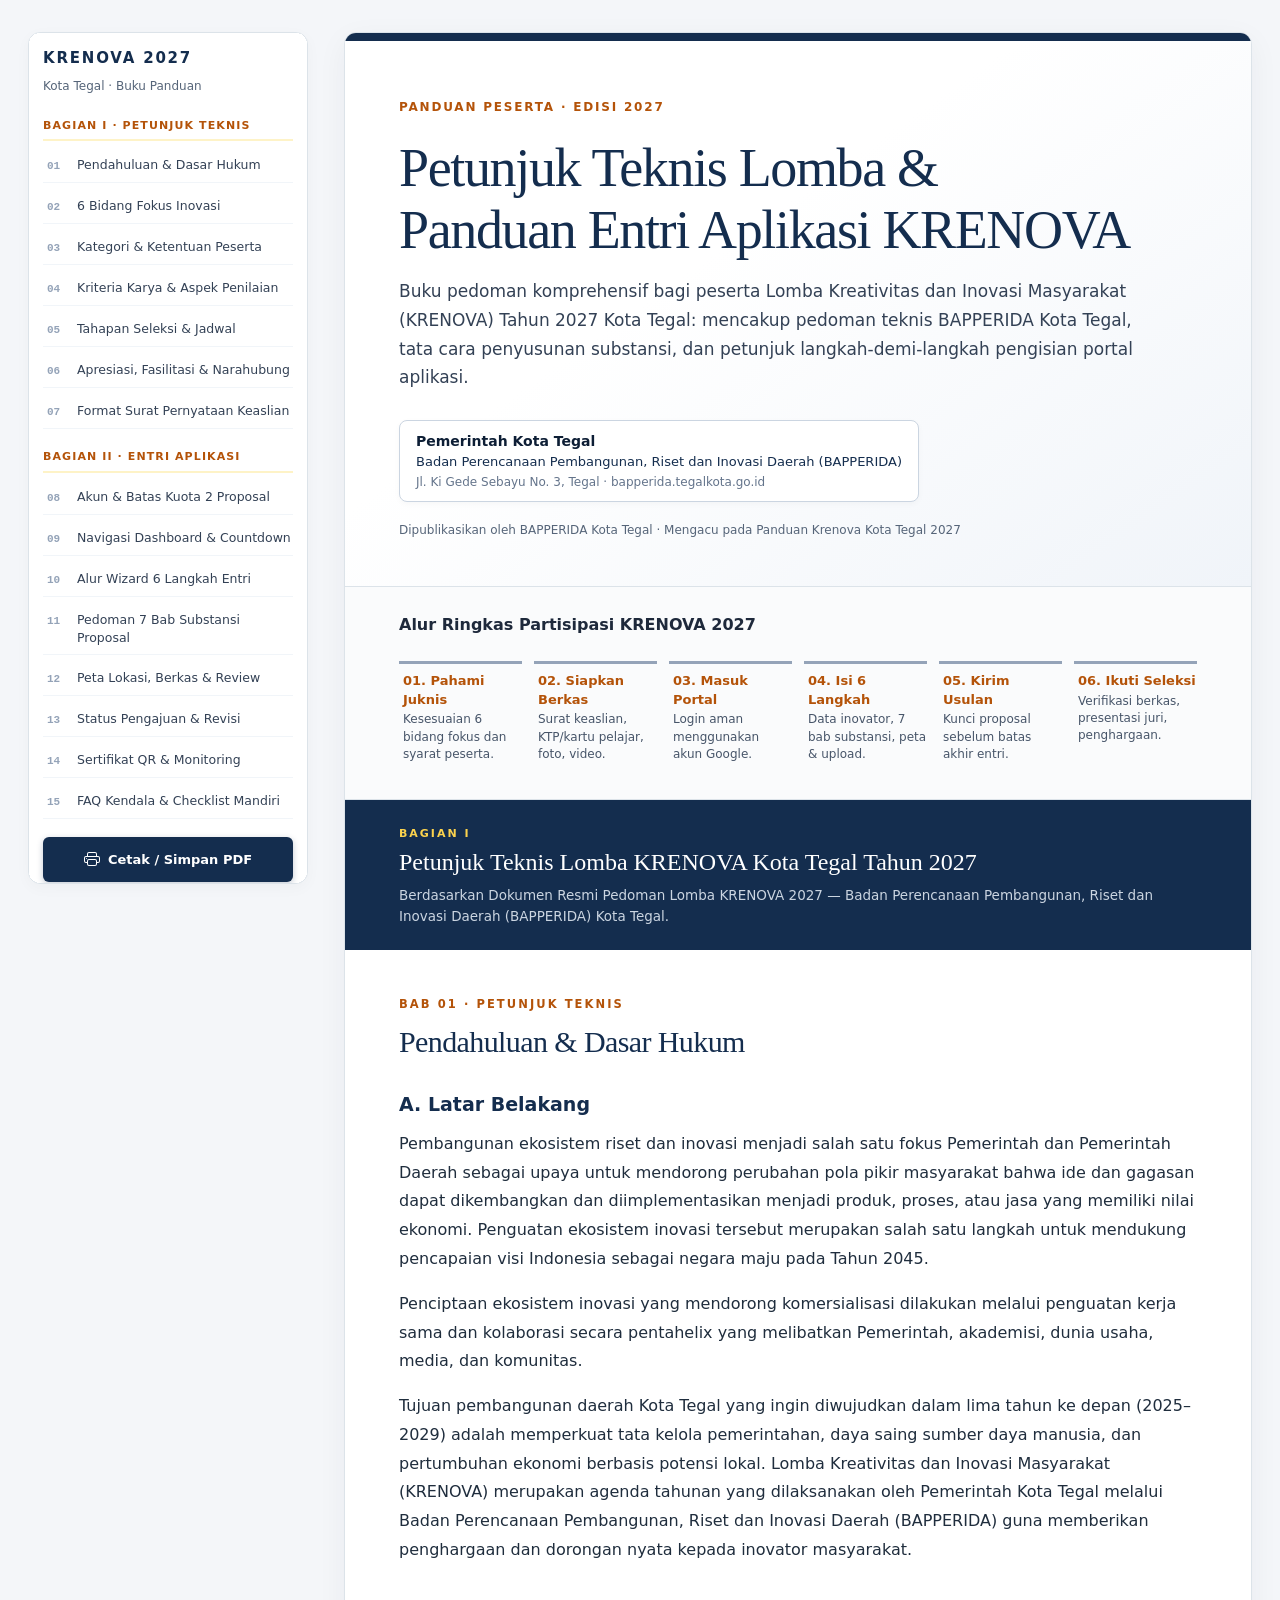
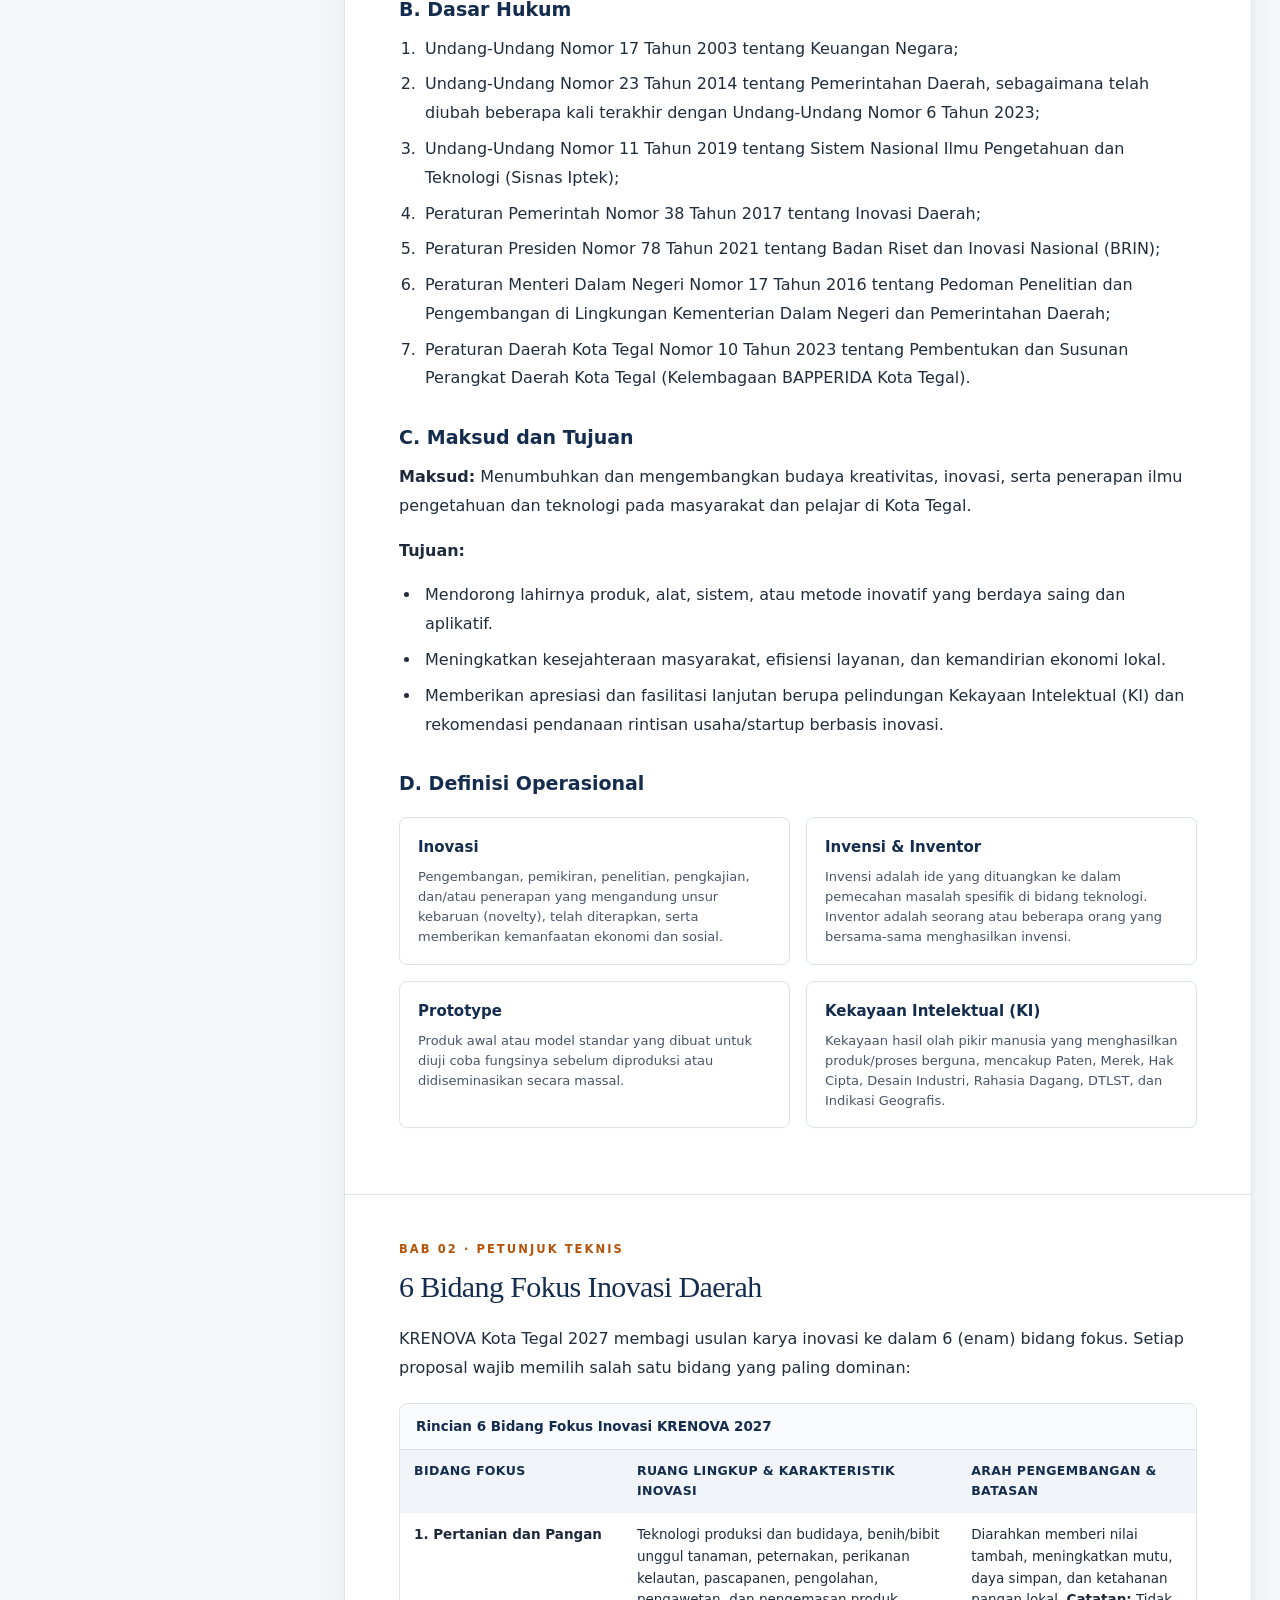
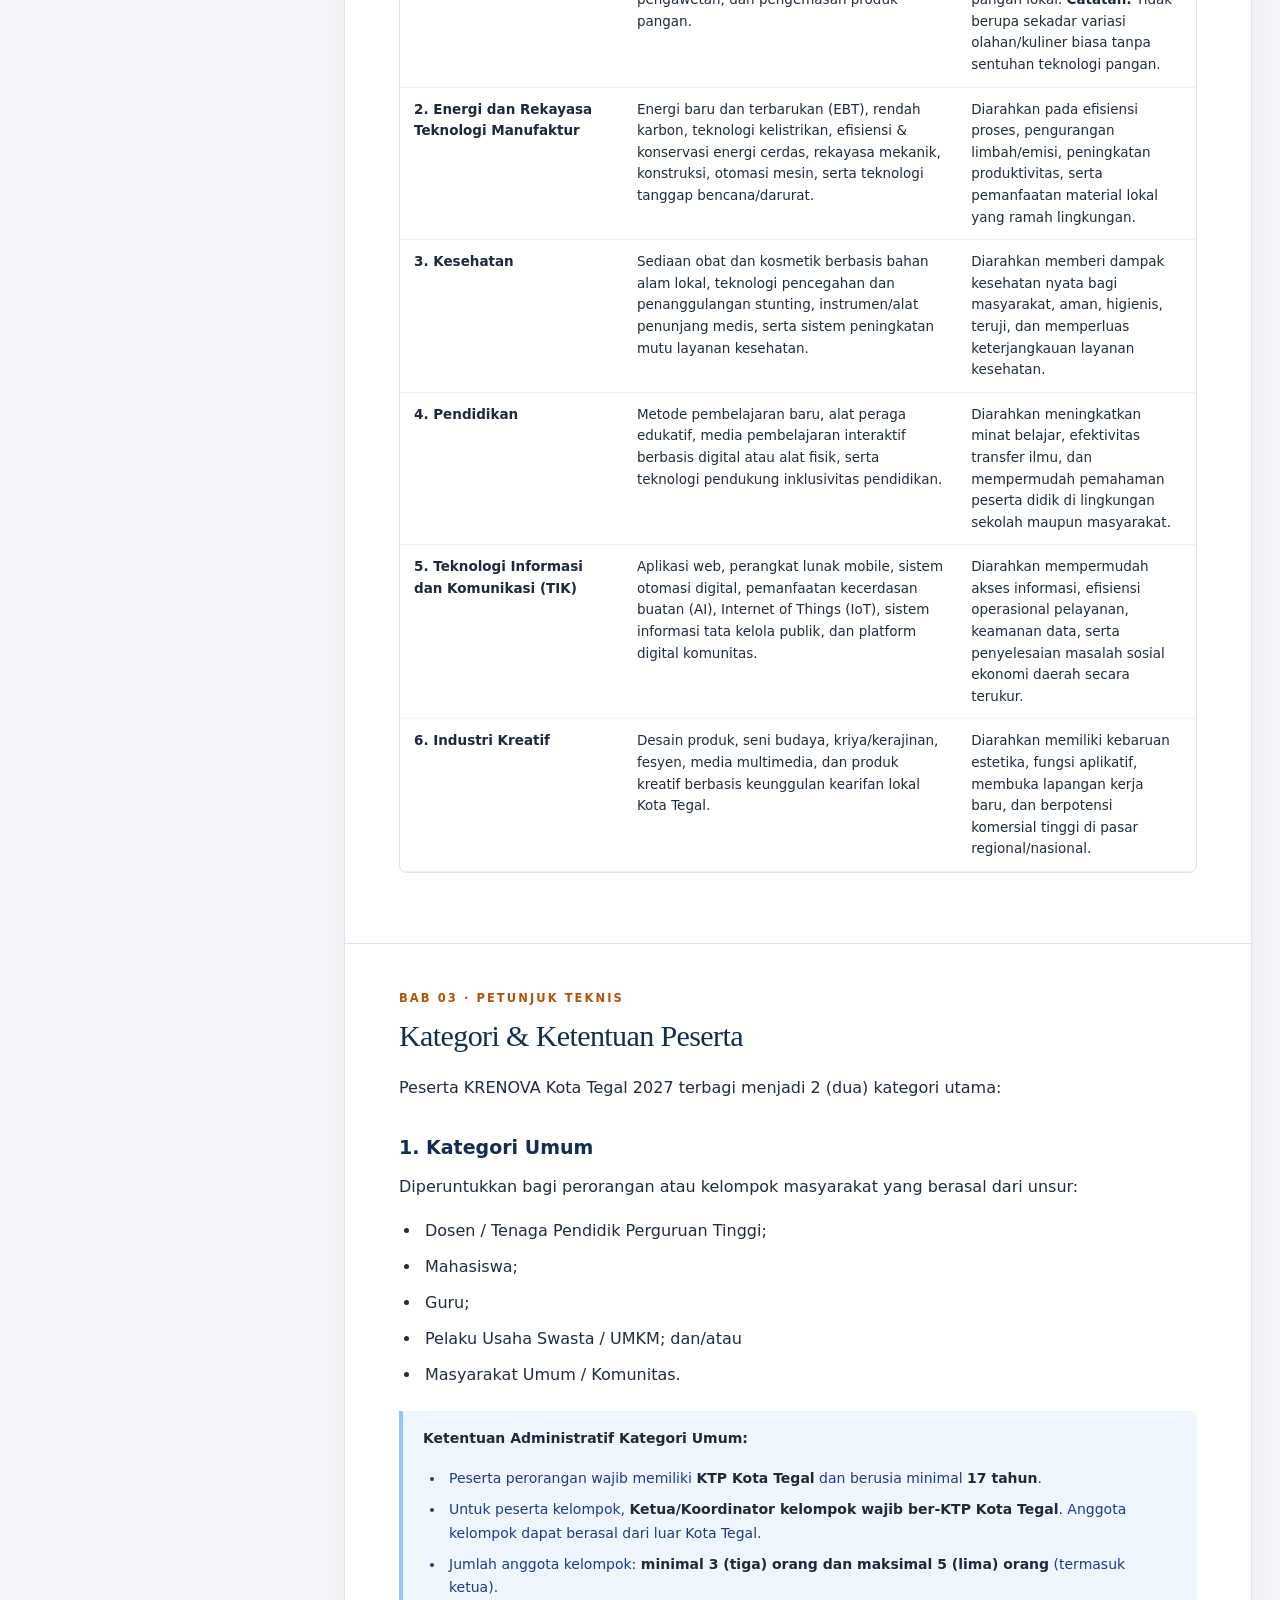
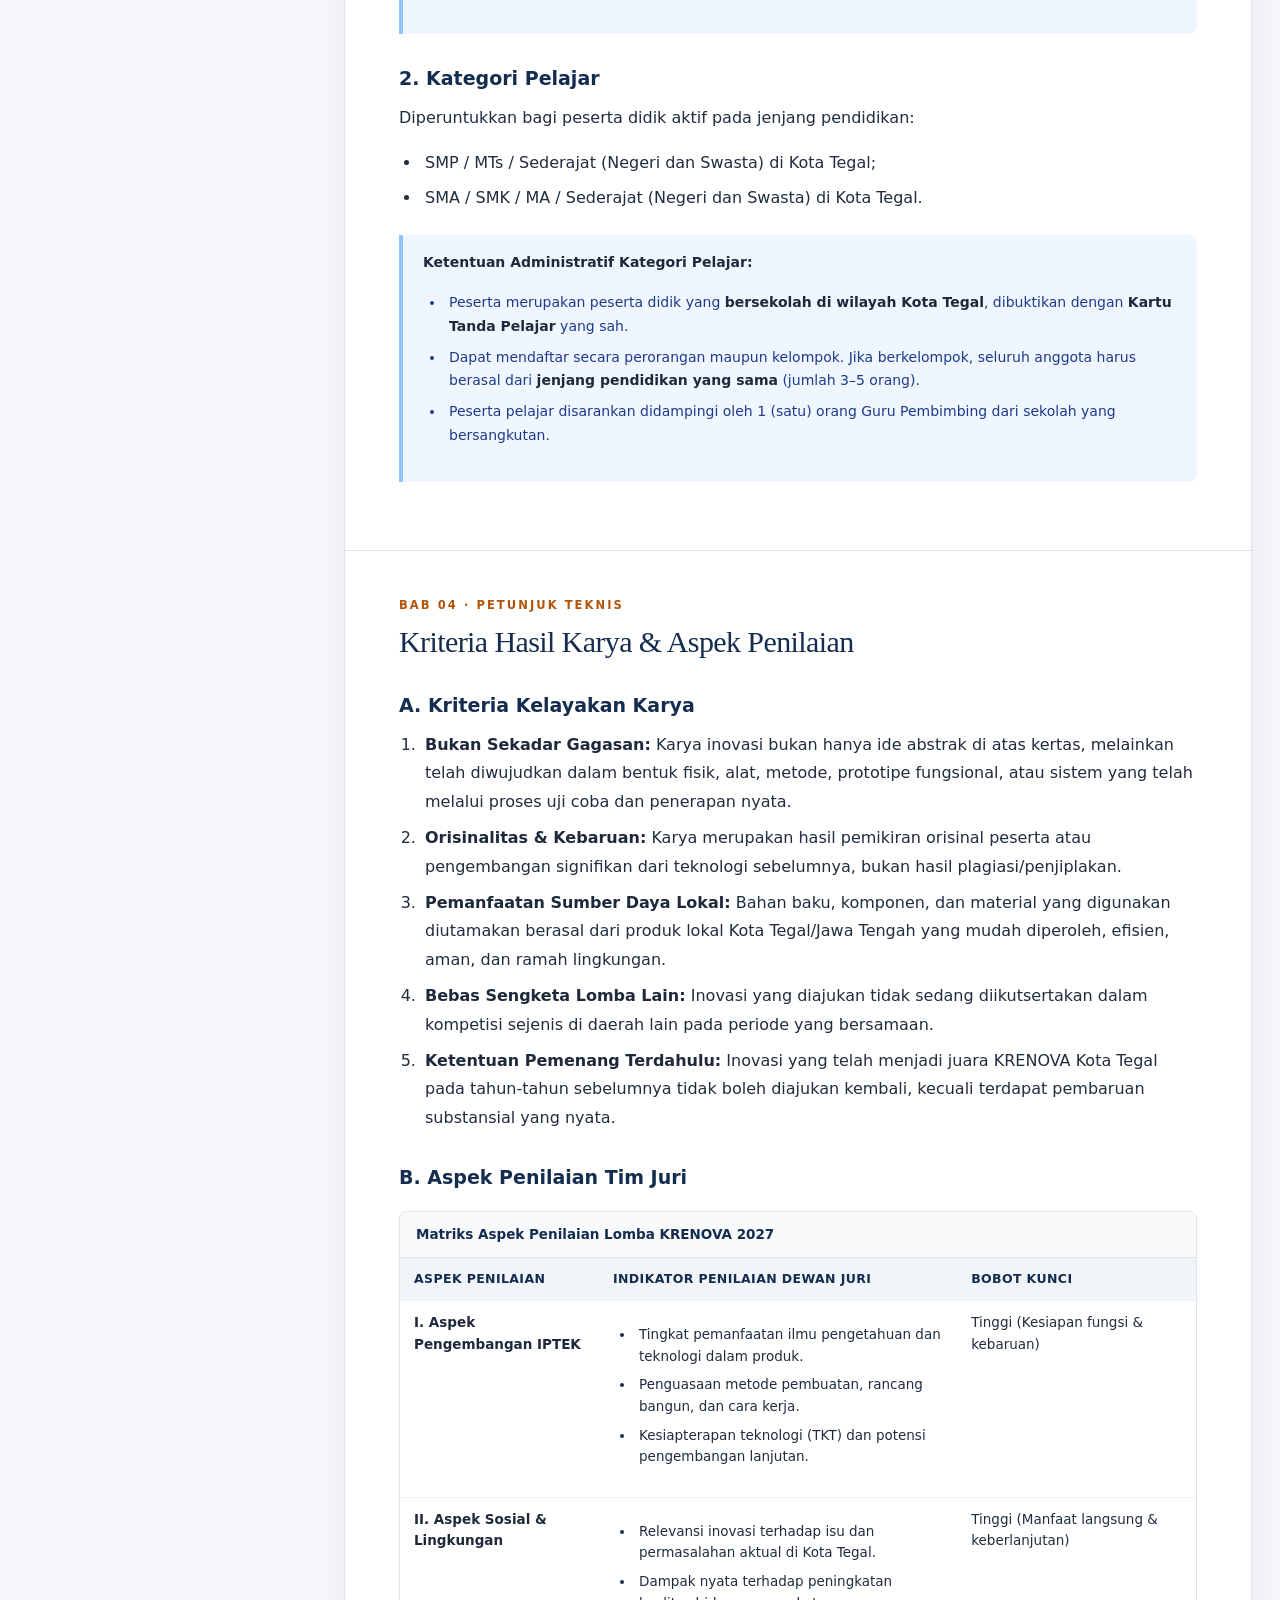
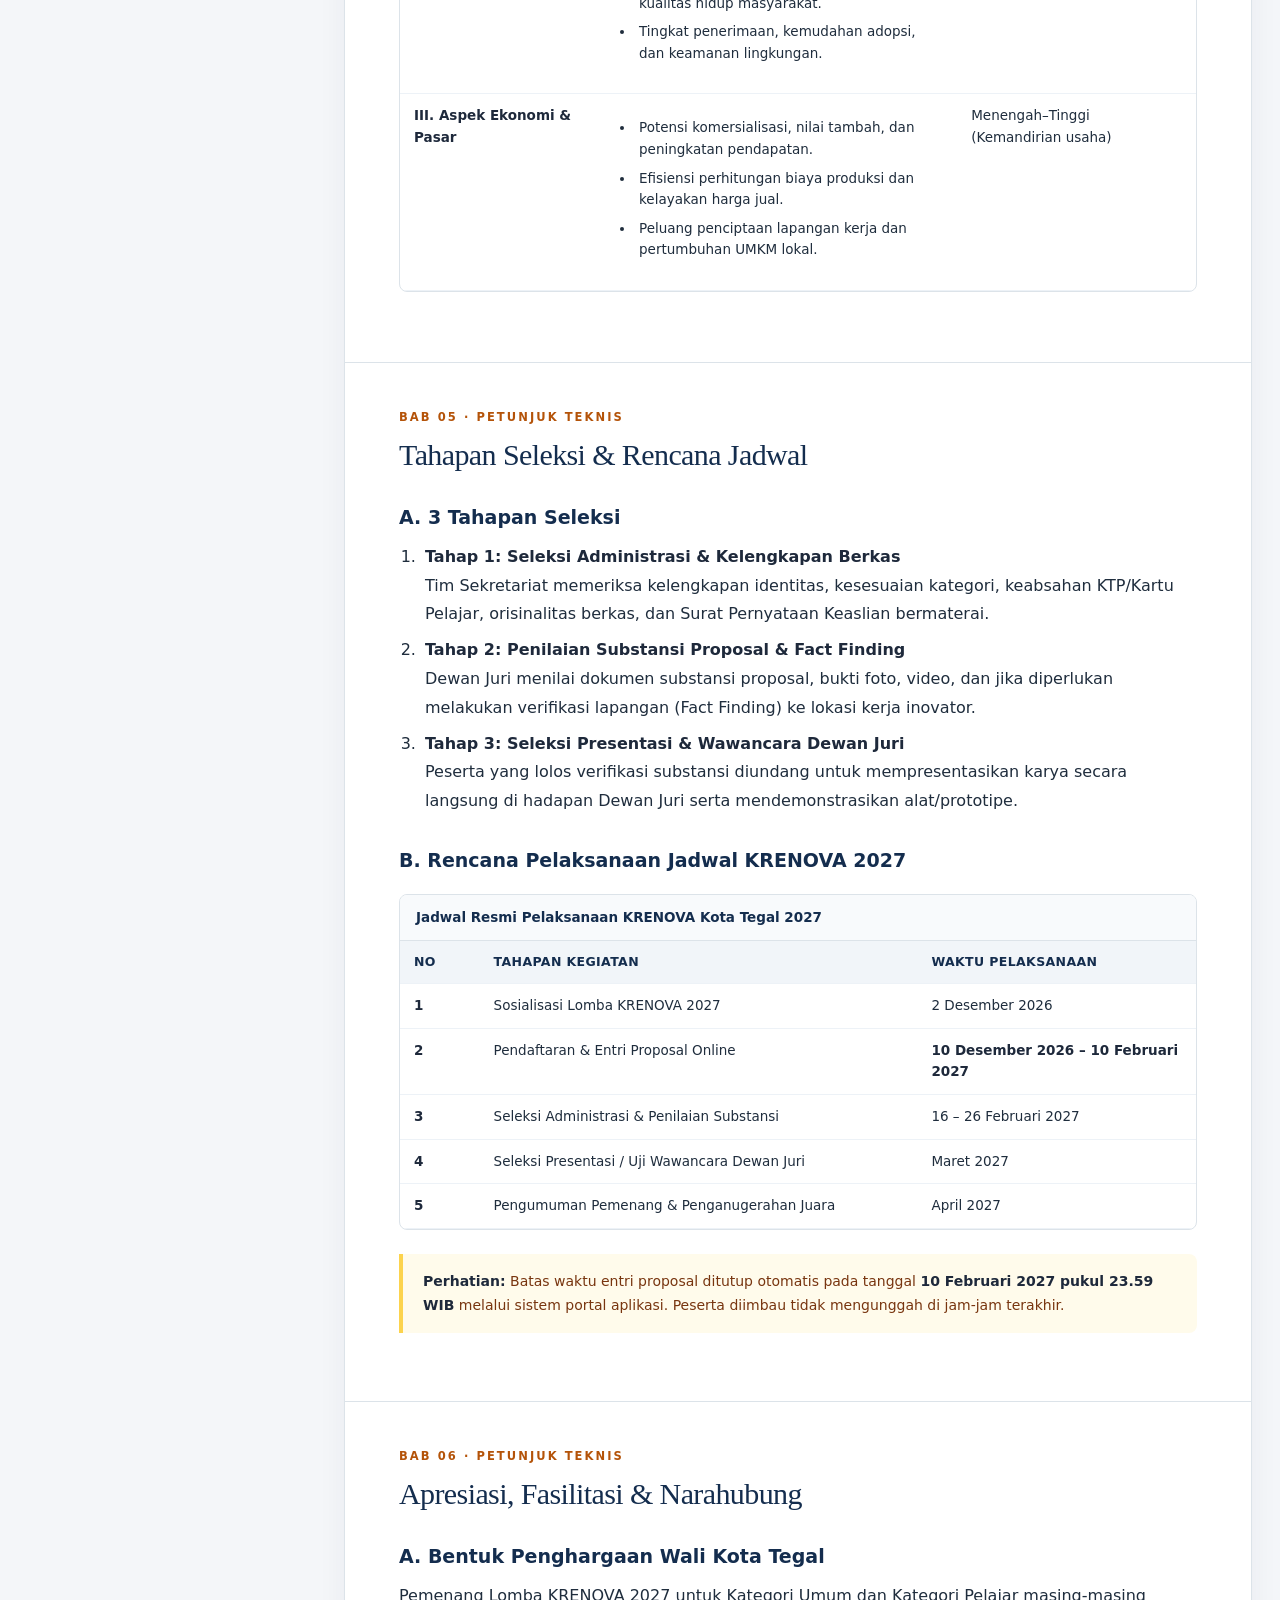
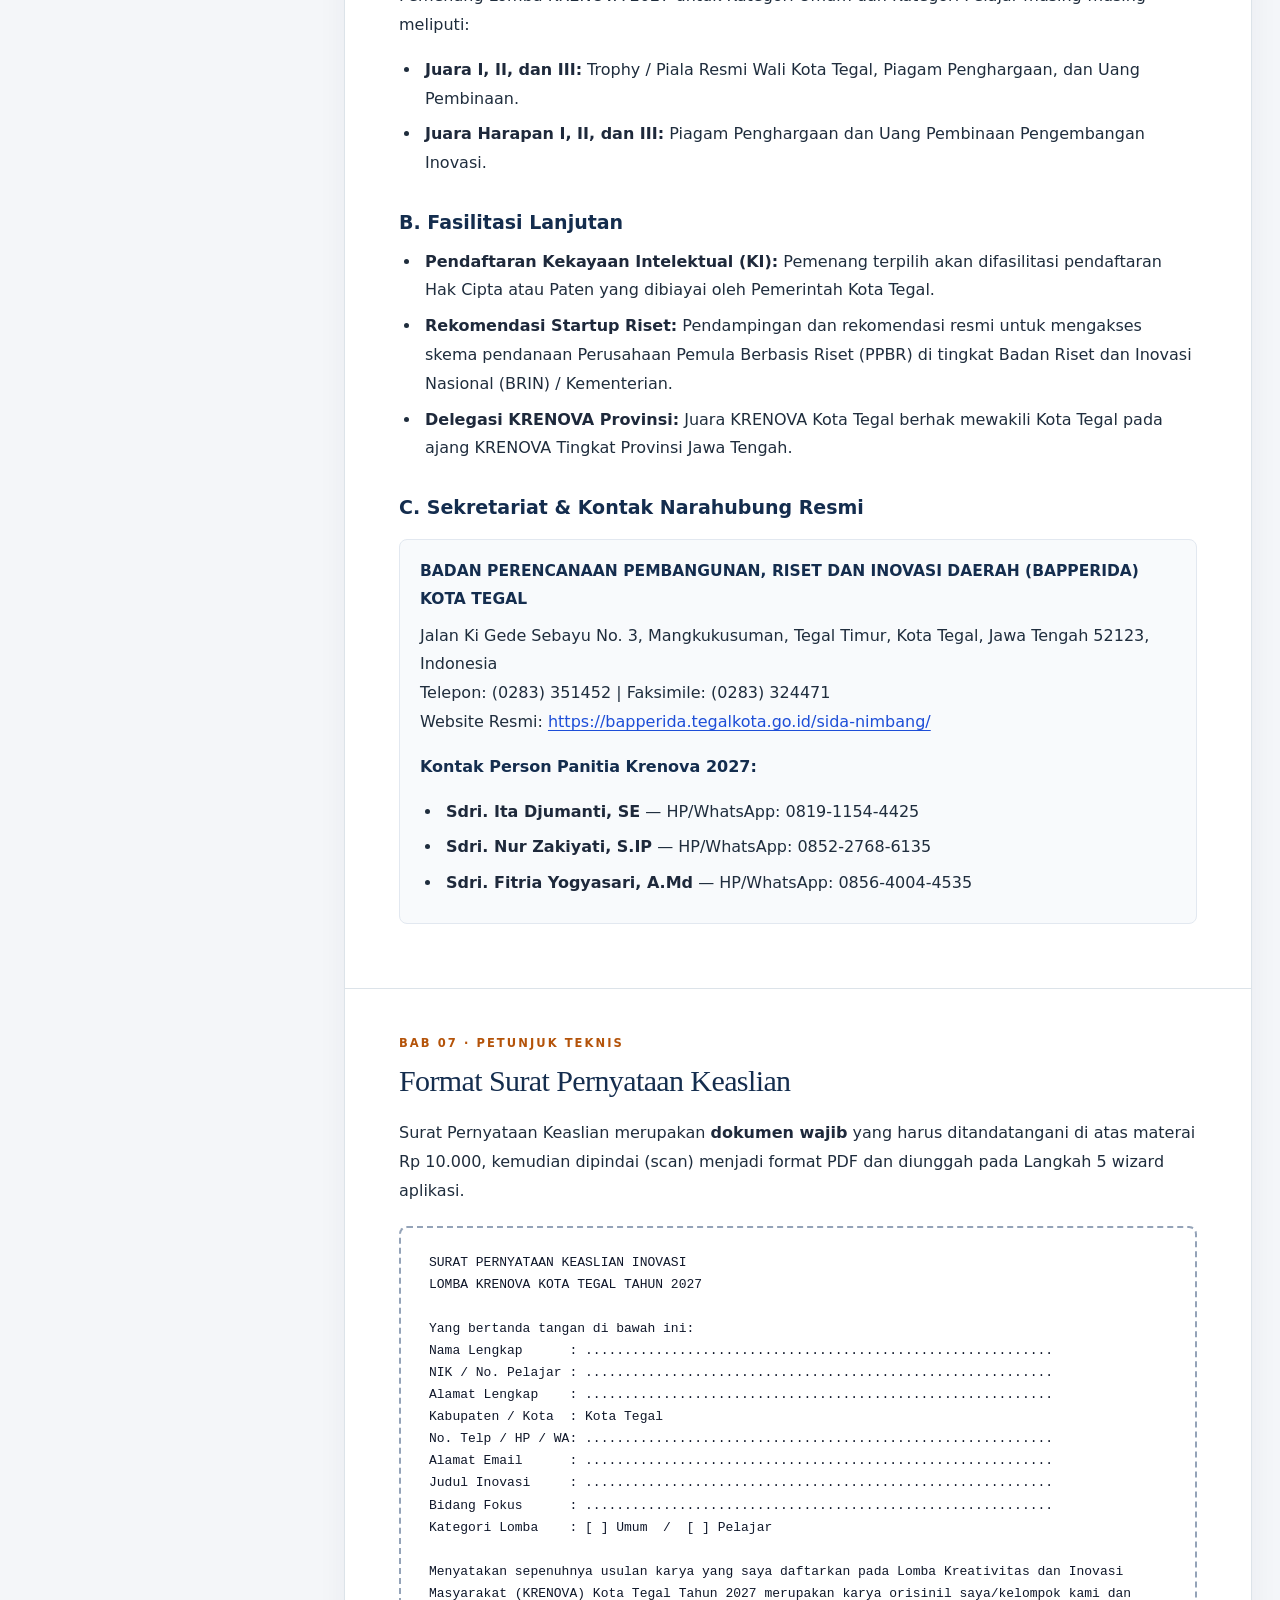
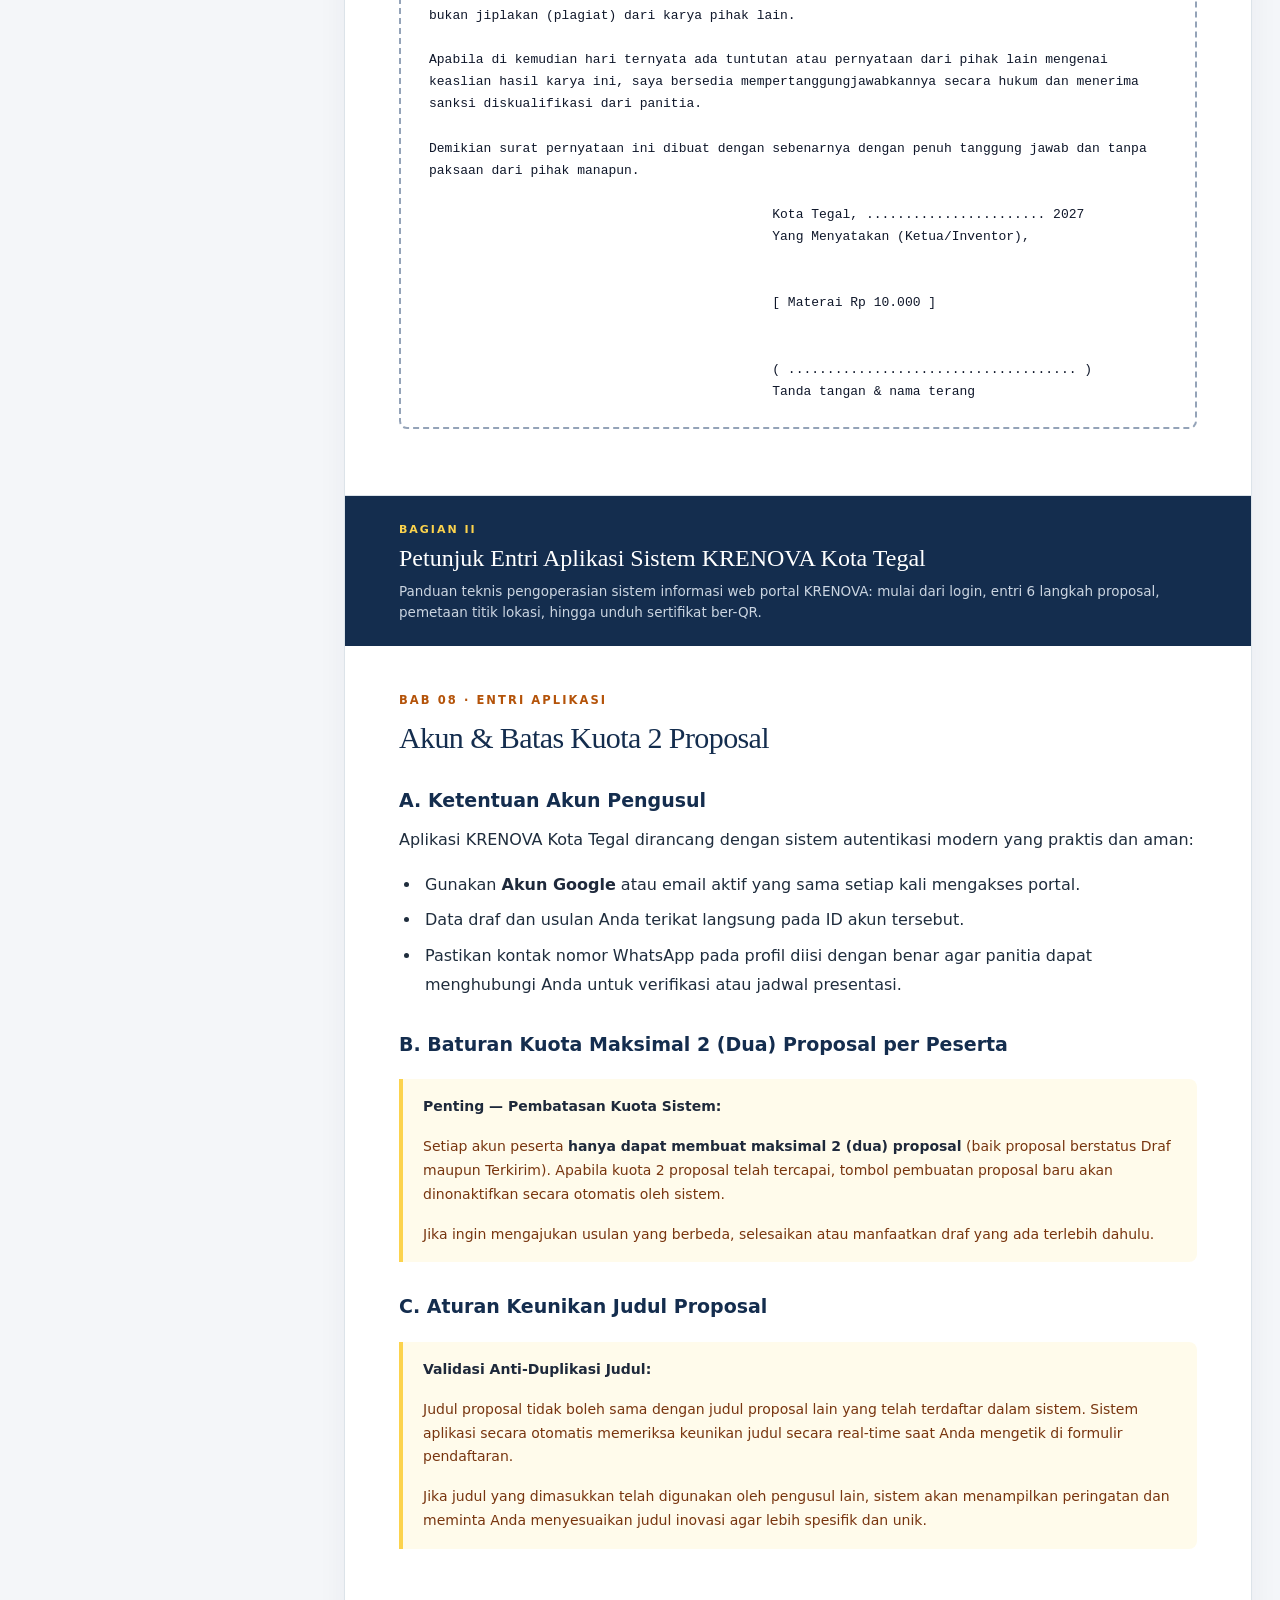
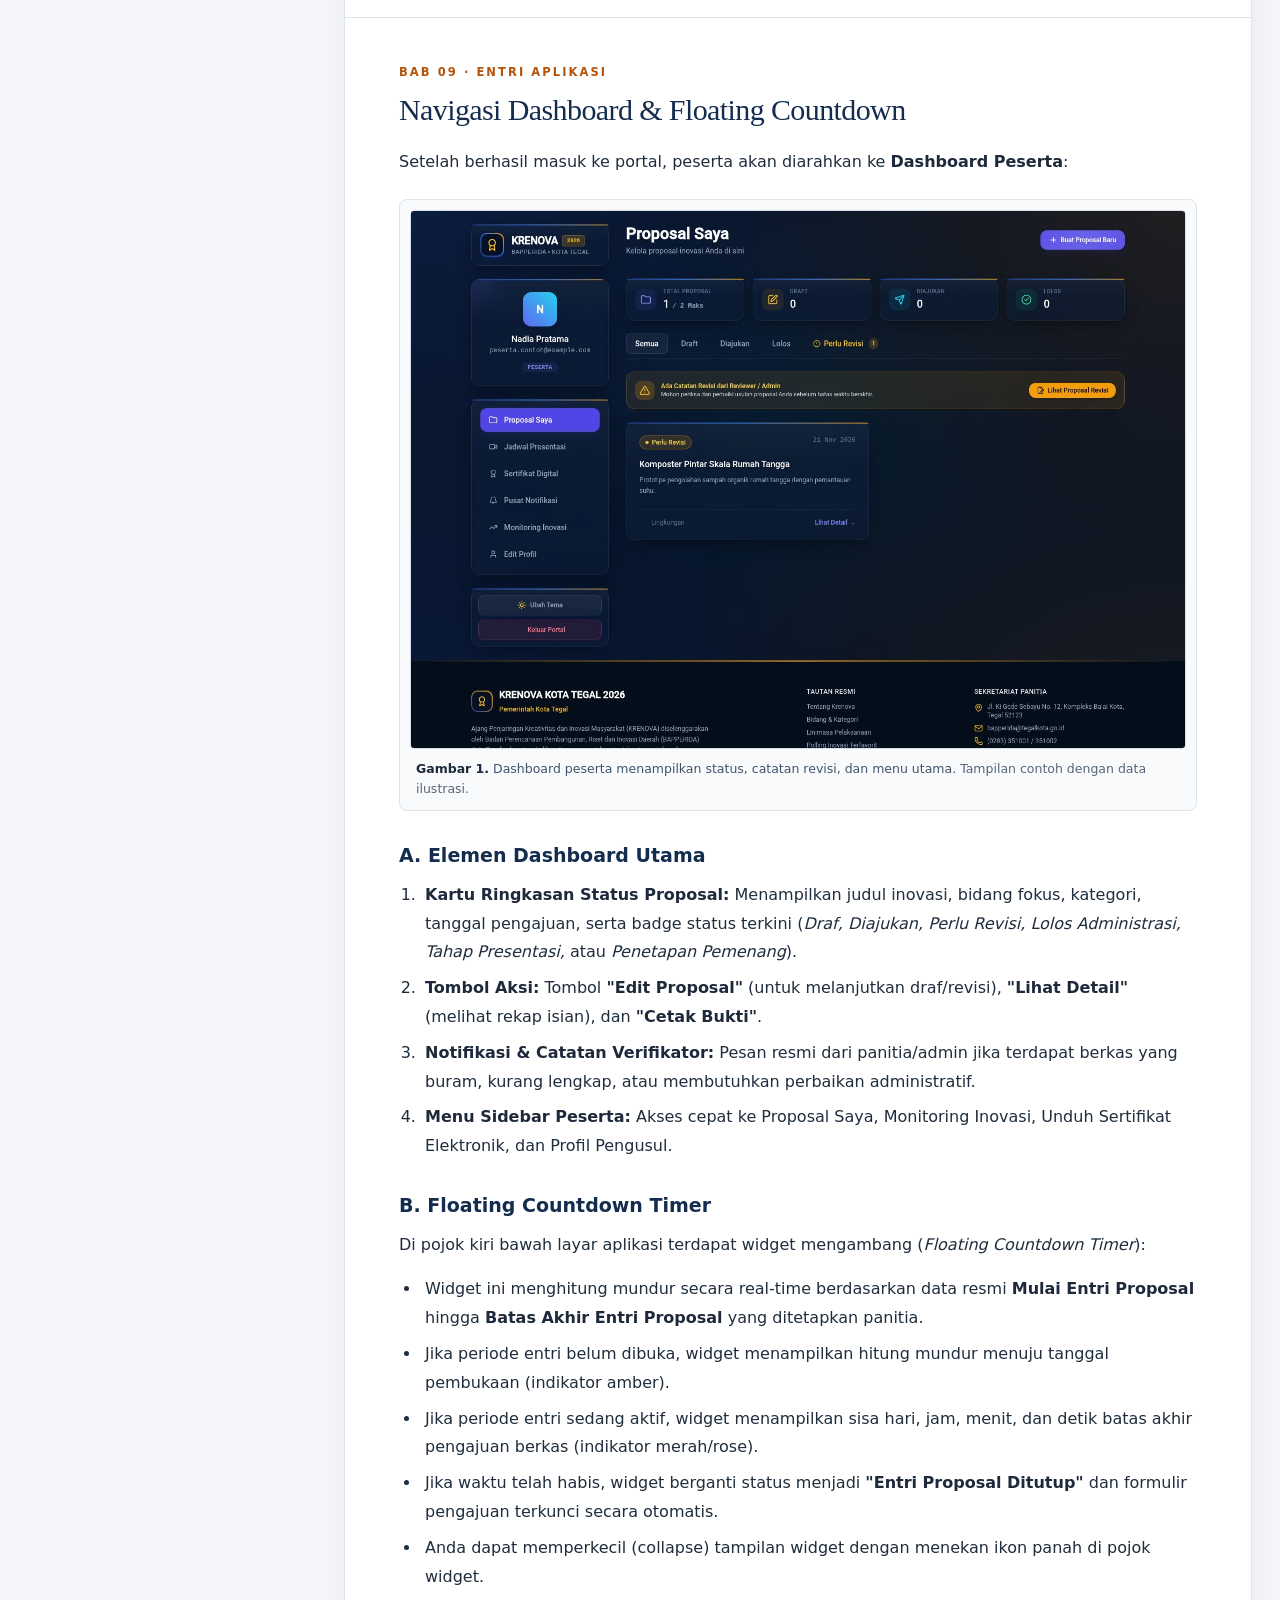
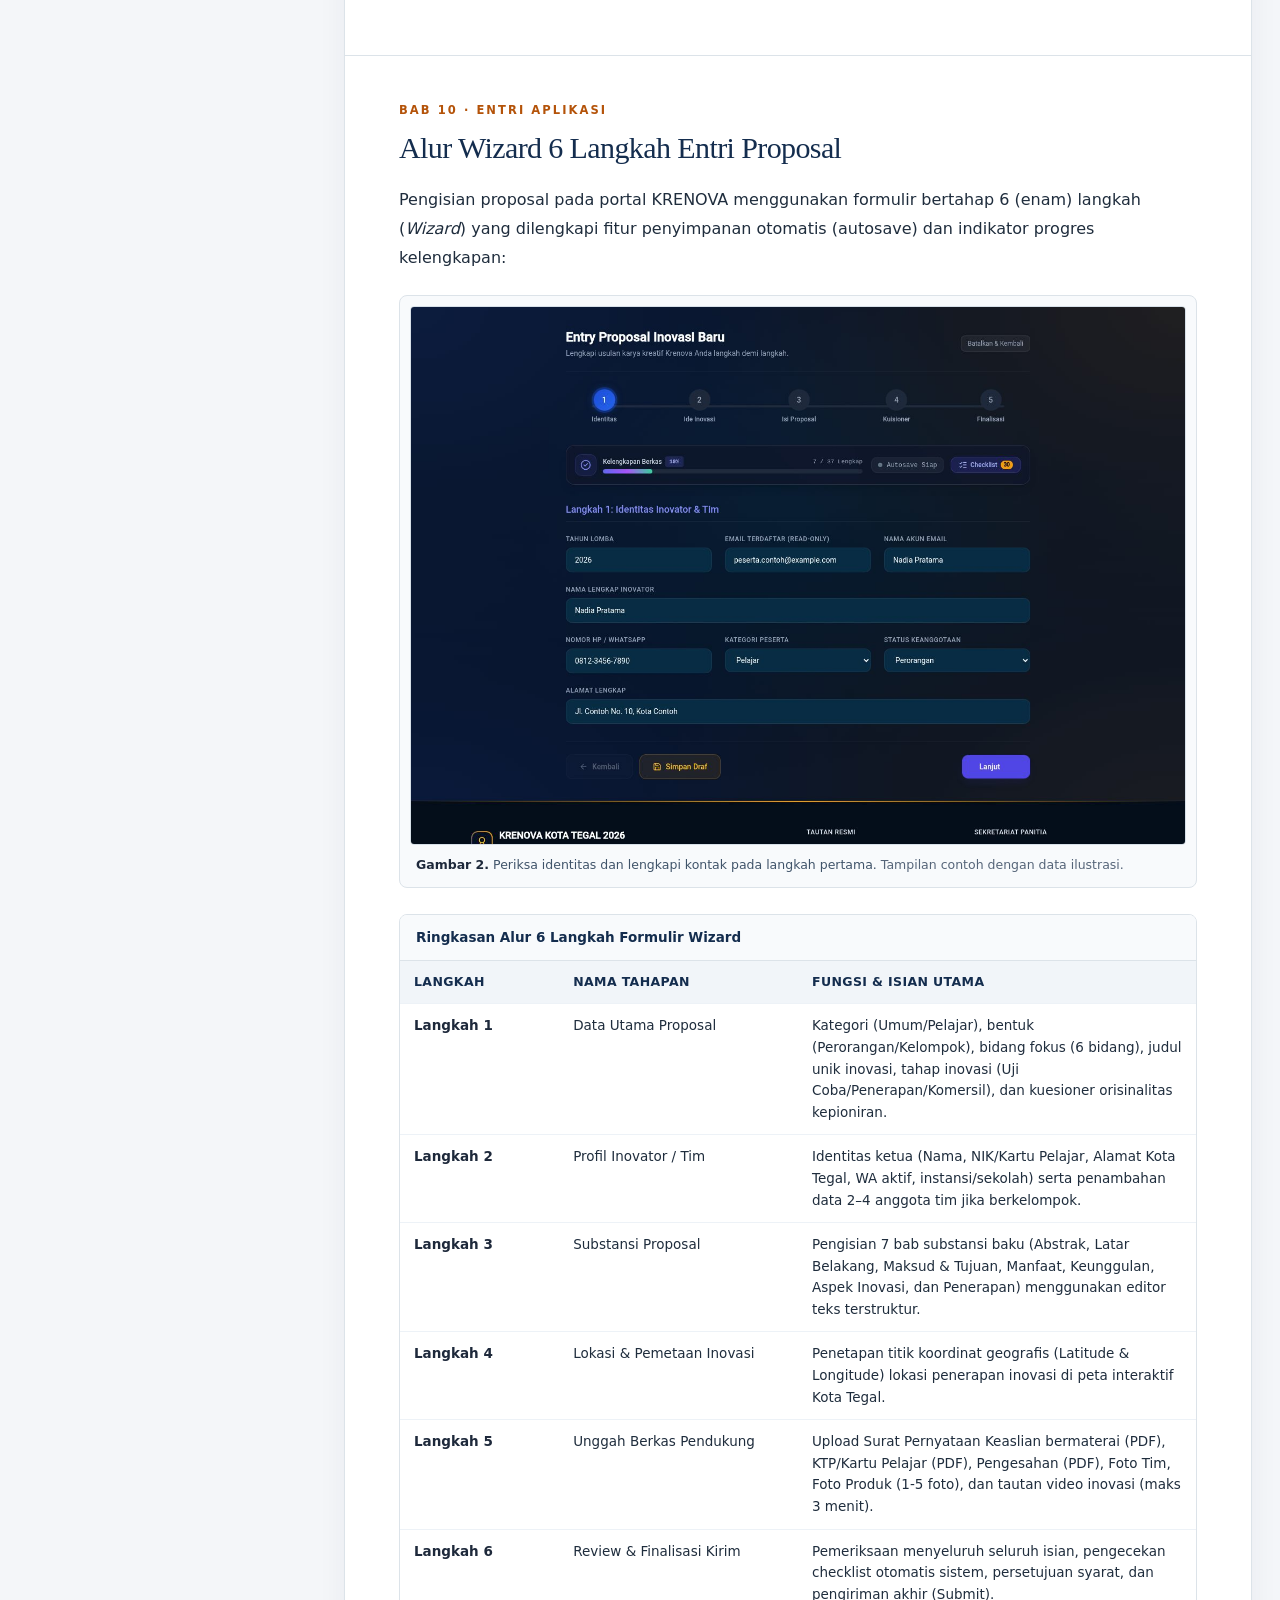
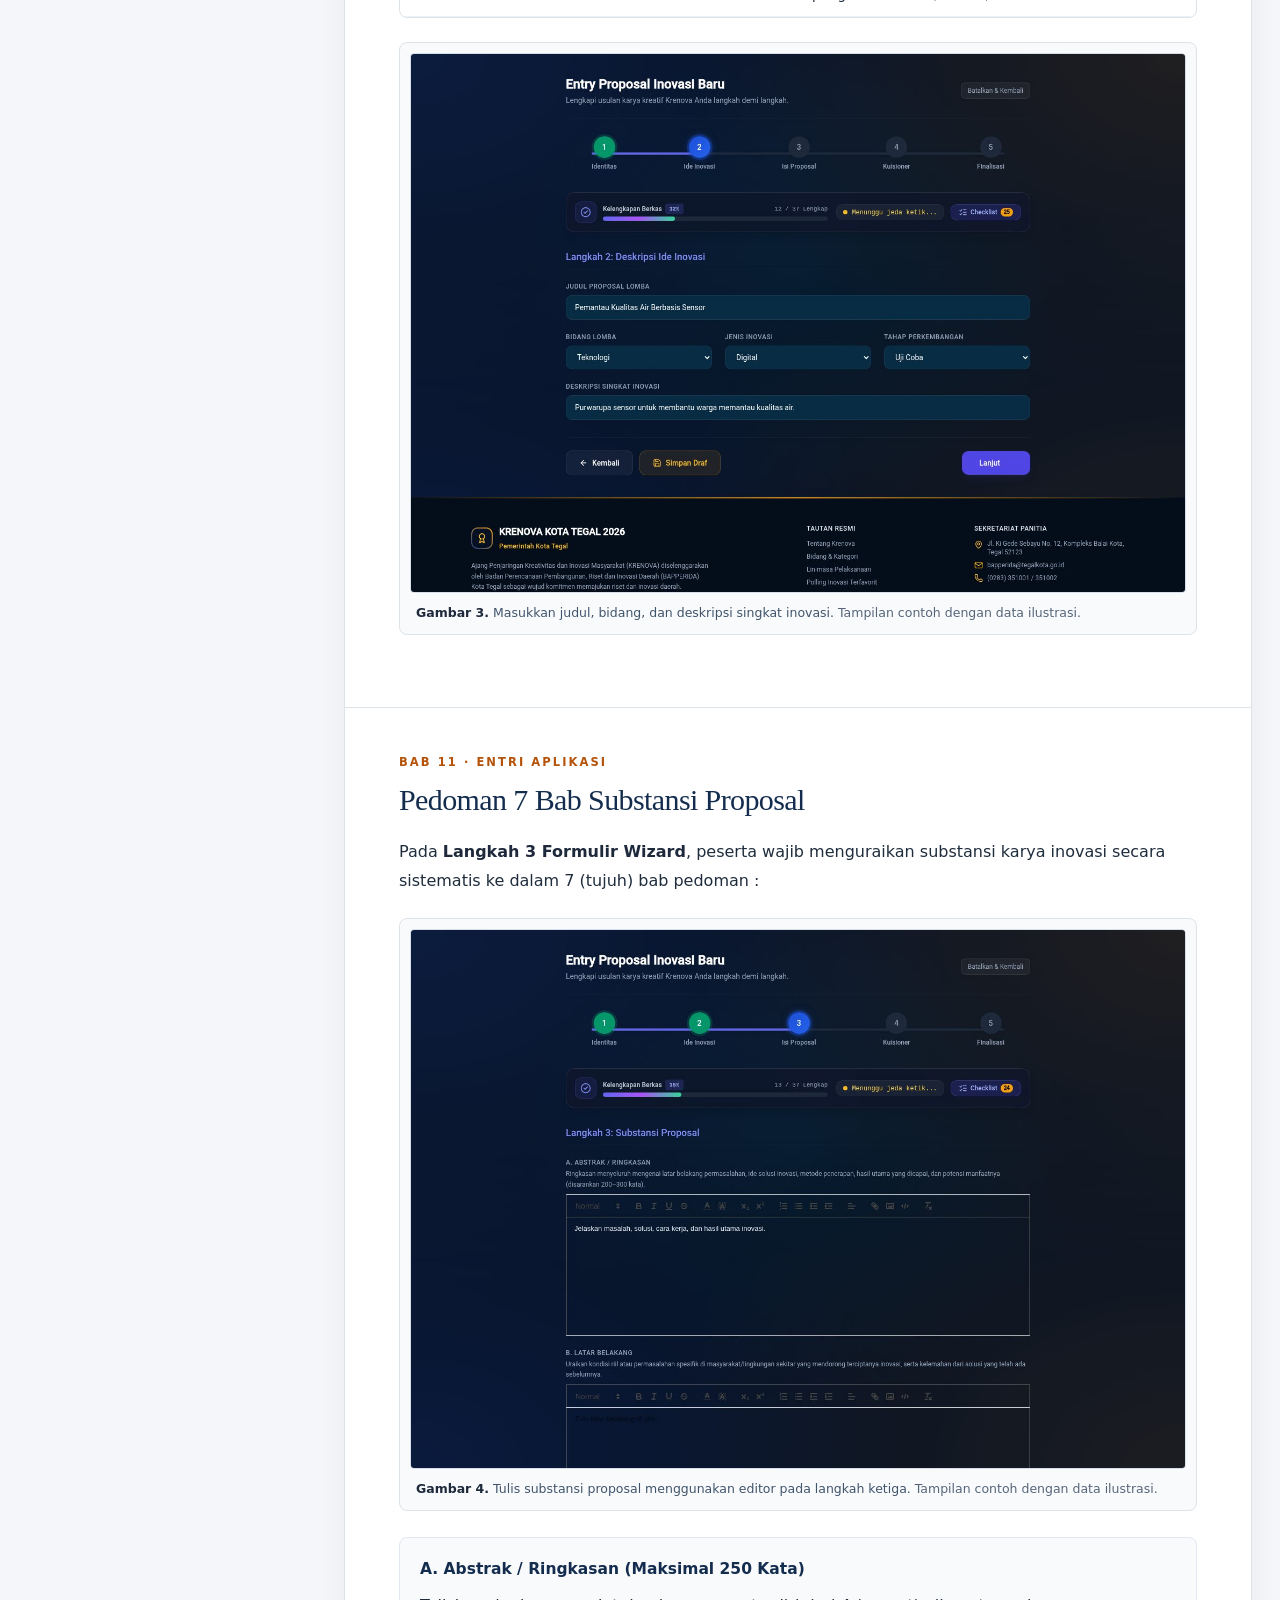
==== commit b8fc042e: "revisi panduan" ====
--- a/panduan-peserta.html
+++ b/panduan-peserta.html
@@ -3,182 +3,1378 @@
 <head>
 <meta charset="utf-8">
 <meta name="viewport" content="width=device-width, initial-scale=1">
-<meta name="description" content="Buku panduan peserta KRENOVA 2027 Kota Tegal: login, pengisian proposal, berkas, pengiriman, revisi, presentasi, sertifikat, dan monitoring.">
-<title>Buku Panduan Peserta • KRENOVA 2027 Kota Tegal</title>
+<meta name="description" content="Buku Panduan Peserta Lomba KRENOVA 2027 Kota Tegal: Petunjuk Teknis  BAPPERIDA dan Petunjuk Entri Aplikasi Sistem Informasi KRENOVA.">
+<link rel="icon" type="image/svg+xml" href="./favicon.svg">
+<title>Buku Panduan Peserta • Petunjuk Teknis & Entri Aplikasi KRENOVA 2027 Kota Tegal</title>
 <style>
-:root{--navy:#142d4e;--ink:#203247;--muted:#566579;--line:#dce3e9;--paper:#fff;--wash:#f3f5f7;--accent:#986322;--blue:#edf4fc;--amber:#fff6e7;--green:#edf6f1}
-*{box-sizing:border-box}html{scroll-behavior:smooth;scroll-padding-top:30px}body{margin:0;background:var(--wash);color:var(--ink);font:16px/1.75 system-ui,-apple-system,"Segoe UI",sans-serif}a{color:#20598b;text-underline-offset:3px}button{font:inherit}a:focus-visible,button:focus-visible,input:focus-visible{outline:3px solid #ac741f;outline-offset:4px}.skip{position:absolute;left:16px;top:-80px;z-index:10;padding:10px;background:white}.skip:focus{top:10px}.layout{max-width:1300px;margin:auto;display:grid;grid-template-columns:260px minmax(0,900px);gap:38px;padding:32px 28px 70px}.toc{position:sticky;top:28px;align-self:start;max-height:calc(100vh - 56px);overflow:auto;padding:10px 8px}.brand{font-size:14px;letter-spacing:.12em;font-weight:800;color:var(--navy)}.edition{font-size:12px;color:var(--muted);margin:4px 0 24px}.toc h2{font-size:12px;text-transform:uppercase;letter-spacing:.12em;color:var(--muted);margin:20px 0 8px}.toc ol{list-style:none;margin:0;padding:0;counter-reset:toc}.toc li{counter-increment:toc;border-bottom:1px solid var(--line)}.toc li a{display:flex;gap:12px;padding:9px 0;text-decoration:none;color:var(--ink);font-size:13px;line-height:1.5}.toc li a:before{content:counter(toc,decimal-leading-zero);color:#7b8794;font-variant-numeric:tabular-nums}.toc li a:hover{color:#20598b}.print-button{margin-top:22px;width:100%;border:0;background:var(--navy);color:white;padding:11px 12px;border-radius:5px;cursor:pointer;font-size:13px;font-weight:650}.offline-note{font-size:12px;color:var(--muted);line-height:1.6;margin-top:12px}.book{background:var(--paper);box-shadow:0 8px 35px #132c4210;min-width:0}.cover{padding:62px 60px 46px;border-top:8px solid var(--navy);background:linear-gradient(155deg,#fff 58%,#f0f4f8);position:relative}.eyebrow{font-size:12px;font-weight:800;letter-spacing:.15em;text-transform:uppercase;color:var(--accent)}h1{font:normal clamp(38px,5vw,64px)/1.1 Georgia,serif;letter-spacing:-.035em;color:var(--navy);margin:22px 0}.cover .intro{font-size:18px;max-width:570px;color:var(--muted);line-height:1.65}.identity{font-size:14px;line-height:1.7;margin-top:36px;color:var(--navy)}.version{font-size:12px;color:var(--muted);margin-top:6px}.quick-route{padding:25px 60px 30px;border-top:1px solid var(--line);border-bottom:1px solid var(--line)}.route{display:grid;grid-template-columns:repeat(5,1fr);gap:10px;margin:15px 0 0;padding:0;list-style:none}.route li{border-top:2px solid #c8d5e1;padding-top:9px;font-size:12px;line-height:1.5}.route b{display:block;color:var(--accent);font-size:13px;margin-bottom:4px}.chapter{padding:40px 60px 42px;border-bottom:1px solid var(--line);scroll-margin-top:24px}.chapter-no{font-size:11px;font-weight:800;letter-spacing:.16em;color:var(--accent);text-transform:uppercase}.chapter h2{font:normal 31px/1.2 Georgia,serif;color:var(--navy);margin:9px 0 22px;letter-spacing:-.02em}h3{font-size:18px;line-height:1.4;color:var(--navy);margin:29px 0 10px}h4{font-size:15px;color:var(--navy);margin:22px 0 8px}p{margin:0 0 14px}ul,ol{padding-left:24px;margin:12px 0 18px}li{padding-left:3px;margin:6px 0}li::marker{color:#667b92}strong{font-weight:700;color:#223d59}.note{padding:17px 20px;border-left:3px solid #809db9;background:var(--blue);margin:21px 0;font-size:14px;line-height:1.7}.note.warning{background:var(--amber);border-color:#bf8c3c}.note.success{background:var(--green);border-color:#589174}.note p:last-child{margin-bottom:0}.table-wrap{overflow-x:auto;margin:18px 0 22px}table{width:100%;border-collapse:collapse;font-size:14px;line-height:1.65}caption{text-align:left;font-weight:700;color:var(--navy);padding-bottom:9px}th,td{padding:12px 13px;text-align:left;vertical-align:top;border-bottom:1px solid var(--line)}th{background:#f2f5f8;font-size:12px;color:var(--navy);font-weight:750}td:first-child{font-weight:600;color:#294765}.question-groups{margin-top:18px}.question-groups h4{border-bottom:1px solid var(--line);padding-bottom:8px}.question-groups ol{font-size:14px}.checklist{list-style:none;padding:0;margin:15px 0}.checklist li{padding:9px 0;margin:0;border-bottom:1px solid var(--line)}.checklist label{display:flex;align-items:flex-start;gap:12px;cursor:pointer;font-size:14px}.checklist input{flex:none;margin:7px 0 0;width:16px;height:16px;accent-color:var(--navy)}.checklist input:checked+span{text-decoration:line-through;color:#6f7e8d}.small{font-size:13px;color:var(--muted)}.book-footer{padding:30px 60px;font-size:12px;color:var(--muted)}.book-footer a{display:inline-block;margin-top:10px}.print-toc{display:none}noscript p{padding:10px;background:var(--amber);font-size:13px}
-@media(max-width:1000px){.layout{grid-template-columns:210px minmax(0,1fr);gap:22px;padding:22px 18px}.cover,.chapter{padding-left:34px;padding-right:34px}.quick-route,.book-footer{padding-left:34px;padding-right:34px}.route{grid-template-columns:repeat(3,1fr)}}
-@media(max-width:720px){html{scroll-padding-top:14px}.layout{display:block;padding:0 0 30px}.toc{position:static;max-height:none;padding:23px 22px;background:#fff;border-bottom:1px solid var(--line)}.toc .edition{margin-bottom:10px}.toc h2{margin-top:16px}.toc ol{display:grid;grid-template-columns:1fr 1fr;column-gap:20px}.toc li a{font-size:12px}.print-button{max-width:230px;margin-top:16px}.offline-note{margin-bottom:0}.book{box-shadow:none}.cover{padding:38px 24px 32px}.cover .intro{font-size:16px}.identity{margin-top:24px}.chapter{padding:30px 24px}.chapter h2{font-size:28px}.quick-route,.book-footer{padding:24px}.route{grid-template-columns:repeat(3,1fr);row-gap:18px}body{font-size:15px}th,td{padding:10px 8px;min-width:105px}.table-wrap{margin-left:-3px;margin-right:-3px}.note{padding:14px 16px}}
-@page{size:A4;margin:17mm 16mm 19mm}
-@media print{html{scroll-behavior:auto}body{background:white;font:10.5pt/1.6 Arial,sans-serif;color:#182a3c;print-color-adjust:exact;-webkit-print-color-adjust:exact}.layout{display:block;max-width:none;margin:0;padding:0}.toc{display:none}.print-toc{display:block;padding:15mm 0;break-after:page}.print-toc h2{font:normal 25pt Georgia,serif;color:#142d4e}.print-toc li{margin:10px 0}.toc .brand{font-size:17pt}.toc h2{font-size:14pt;margin-top:25px}.toc ol{display:block;columns:2;column-gap:12mm}.toc li{break-inside:avoid}.toc li a{font-size:10pt;padding:6px 0}.print-button,.offline-note,.skip,.book-footer a{display:none}.book{box-shadow:none}.cover{background:white;padding:30mm 0 20mm;border-top:5px solid #142d4e;break-after:page}.cover h1{font-size:44pt}.cover .intro{font-size:14pt}.quick-route{padding:15px 0}.route{grid-template-columns:repeat(5,1fr)}.chapter{padding:22px 0 20px;border-bottom:1px solid #ccd6df}.chapter h2{font-size:24pt}.chapter h3{font-size:13pt}.chapter h4{font-size:11pt}.chapter-no{font-size:8pt}h2,h3,h4{break-after:avoid}p,li{orphans:3;widows:3}.note,tr,.checklist li{break-inside:avoid}.note{font-size:10pt}table{font-size:9pt}.table-wrap{overflow:visible}thead{display:table-header-group}th,td{padding:7px 9px;min-width:0}.book-footer{padding:20px 0}.small{font-size:9pt}a{color:inherit;text-decoration:none}.checklist input{appearance:none;border:1px solid #7b8794;width:11px;height:11px;margin-top:5px}.checklist input:checked{background:#667b92}.checklist input:checked+span{text-decoration:none}}
-</style>
-<style>
-.guide-figure{margin:20px 0 24px;padding:9px;border:1px solid var(--line);background:#f8fafc;break-inside:avoid}.guide-figure img{display:block;width:100%;height:auto;border:1px solid #d7e0e8}.guide-figure figcaption{padding:9px 5px 2px;color:#40546a;font-size:12px;line-height:1.55}.guide-figure figcaption span{color:var(--muted)}
-@media print{.guide-figure{margin:12px 0 16px;padding:6px}.guide-figure img{max-height:130mm;object-fit:contain}.guide-figure figcaption{font-size:9pt}}
+:root {
+  --navy: #142d4e;
+  --navy-dark: #0d1e35;
+  --ink: #1f2d3d;
+  --muted: #566579;
+  --line: #dce3e9;
+  --paper: #ffffff;
+  --wash: #f4f6f9;
+  --accent: #b45309;
+  --accent-light: #fef3c7;
+  --blue-wash: #eff6ff;
+  --blue-border: #93c5fd;
+  --amber-wash: #fffbeb;
+  --amber-border: #fcd34d;
+  --green-wash: #f0fdf4;
+  --green-border: #86efac;
+}
+* { box-sizing: border-box; }
+html { scroll-behavior: smooth; scroll-padding-top: 30px; }
+body {
+  margin: 0;
+  background: var(--wash);
+  color: var(--ink);
+  font: 16px/1.8 system-ui, -apple-system, "Segoe UI", Roboto, Helvetica, Arial, sans-serif;
+}
+a { color: #1d4ed8; text-underline-offset: 3px; }
+a:hover { color: #1e40af; text-decoration: underline; }
+button { font: inherit; }
+a:focus-visible, button:focus-visible, input:focus-visible {
+  outline: 3px solid #f59e0b;
+  outline-offset: 3px;
+}
+.skip {
+  position: absolute;
+  left: 16px;
+  top: -80px;
+  z-index: 100;
+  padding: 10px 16px;
+  background: var(--navy);
+  color: white;
+  font-weight: 600;
+  border-radius: 4px;
+}
+.skip:focus { top: 12px; }
+
+.layout {
+  max-width: 1380px;
+  margin: auto;
+  display: grid;
+  grid-template-columns: 280px minmax(0, 1fr);
+  gap: 36px;
+  padding: 32px 28px 70px;
+}
+
+.toc {
+  position: sticky;
+  top: 24px;
+  align-self: start;
+  max-height: calc(100vh - 48px);
+  overflow-y: auto;
+  padding: 12px 14px;
+  background: white;
+  border: 1px solid var(--line);
+  border-radius: 12px;
+  box-shadow: 0 4px 15px rgba(0,0,0,0.03);
+}
+.brand {
+  font-size: 15px;
+  letter-spacing: .12em;
+  font-weight: 800;
+  color: var(--navy);
+  text-transform: uppercase;
+}
+.edition {
+  font-size: 12px;
+  color: var(--muted);
+  margin: 4px 0 16px;
+}
+.toc-section-title {
+  font-size: 11px;
+  text-transform: uppercase;
+  letter-spacing: .1em;
+  color: var(--accent);
+  font-weight: 800;
+  margin: 18px 0 8px;
+  padding-bottom: 4px;
+  border-bottom: 2px solid var(--accent-light);
+}
+.toc ol {
+  list-style: none;
+  margin: 0;
+  padding: 0;
+}
+.toc li {
+  border-bottom: 1px solid #f1f5f9;
+}
+.toc li a {
+  display: flex;
+  align-items: baseline;
+  gap: 8px;
+  padding: 7px 0;
+  text-decoration: none;
+  color: #334155;
+  font-size: 12.5px;
+  line-height: 1.45;
+  transition: color 0.15s;
+}
+.toc li a:hover {
+  color: #1d4ed8;
+  font-weight: 600;
+}
+.toc .num {
+  font-size: 11px;
+  color: #94a3b8;
+  font-family: monospace;
+  font-weight: 700;
+  min-width: 22px;
+}
+
+.print-button {
+  margin-top: 18px;
+  width: 100%;
+  border: 0;
+  background: var(--navy);
+  color: white;
+  padding: 11px 12px;
+  border-radius: 6px;
+  cursor: pointer;
+  font-size: 13px;
+  font-weight: 650;
+  display: flex;
+  align-items: center;
+  justify-content: center;
+  gap: 8px;
+  box-shadow: 0 2px 6px rgba(20,45,78,0.25);
+  transition: background 0.15s;
+}
+.print-button:hover { background: var(--navy-dark); }
+.offline-note {
+  font-size: 11.5px;
+  color: var(--muted);
+  line-height: 1.5;
+  margin-top: 10px;
+  text-align: center;
+}
+
+.book {
+  background: var(--paper);
+  border-radius: 12px;
+  border: 1px solid var(--line);
+  box-shadow: 0 8px 30px rgba(19, 44, 66, 0.05);
+  min-width: 0;
+  overflow: hidden;
+}
+
+.cover {
+  padding: 56px 54px 44px;
+  border-top: 8px solid var(--navy);
+  background: linear-gradient(145deg, #ffffff 40%, #f0f4f9);
+  position: relative;
+}
+.eyebrow {
+  font-size: 12px;
+  font-weight: 800;
+  letter-spacing: .15em;
+  text-transform: uppercase;
+  color: var(--accent);
+}
+h1 {
+  font: normal clamp(32px, 4.5vw, 54px)/1.15 Georgia, Cambria, serif;
+  letter-spacing: -.025em;
+  color: var(--navy);
+  margin: 18px 0 16px;
+}
+.cover .intro {
+  font-size: 17px;
+  max-width: 760px;
+  color: #334155;
+  line-height: 1.7;
+  margin: 0 0 28px;
+}
+.identity-badge {
+  display: inline-flex;
+  align-items: center;
+  gap: 12px;
+  padding: 10px 16px;
+  background: white;
+  border: 1px solid #cbd5e1;
+  border-radius: 8px;
+  box-shadow: 0 2px 6px rgba(0,0,0,0.03);
+}
+.identity-badge img {
+  width: 42px;
+  height: 42px;
+  object-fit: contain;
+}
+.identity-text {
+  font-size: 13px;
+  line-height: 1.5;
+  color: var(--navy);
+}
+.identity-text strong {
+  color: var(--navy-dark);
+  font-size: 14px;
+}
+.version {
+  font-size: 12px;
+  color: var(--muted);
+  margin-top: 18px;
+}
+
+.part-banner {
+  background: var(--navy);
+  color: white;
+  padding: 24px 54px;
+  display: flex;
+  flex-direction: column;
+  gap: 4px;
+}
+.part-tag {
+  font-size: 11px;
+  font-weight: 800;
+  letter-spacing: .18em;
+  text-transform: uppercase;
+  color: #fcd34d;
+}
+.part-banner h2 {
+  margin: 0;
+  font: normal 24px/1.25 Georgia, serif;
+  color: white;
+}
+.part-banner p {
+  margin: 4px 0 0;
+  font-size: 13.5px;
+  color: #cbd5e1;
+  line-height: 1.5;
+}
+
+.quick-route {
+  padding: 24px 54px 28px;
+  border-top: 1px solid var(--line);
+  border-bottom: 1px solid var(--line);
+  background: #fafbfc;
+}
+.route {
+  display: grid;
+  grid-template-columns: repeat(6, 1fr);
+  gap: 12px;
+  margin: 14px 0 0;
+  padding: 0;
+  list-style: none;
+}
+.route li {
+  border-top: 3px solid #94a3b8;
+  padding-top: 8px;
+  font-size: 12px;
+  line-height: 1.45;
+  color: #475569;
+}
+.route b {
+  display: block;
+  color: var(--accent);
+  font-size: 13px;
+  margin-bottom: 2px;
+}
+
+.chapter {
+  padding: 44px 54px 46px;
+  border-bottom: 1px solid var(--line);
+  scroll-margin-top: 24px;
+}
+.chapter-no {
+  font-size: 11.5px;
+  font-weight: 800;
+  letter-spacing: .18em;
+  color: var(--accent);
+  text-transform: uppercase;
+}
+.chapter h2 {
+  font: normal 30px/1.25 Georgia, serif;
+  color: var(--navy);
+  margin: 8px 0 20px;
+  letter-spacing: -.02em;
+}
+h3 {
+  font-size: 19px;
+  line-height: 1.35;
+  color: var(--navy);
+  margin: 32px 0 12px;
+}
+h4 {
+  font-size: 15.5px;
+  color: var(--navy);
+  margin: 22px 0 8px;
+}
+p { margin: 0 0 16px; }
+ul, ol {
+  padding-left: 22px;
+  margin: 12px 0 18px;
+}
+li {
+  padding-left: 4px;
+  margin: 7px 0;
+}
+strong {
+  font-weight: 700;
+  color: #1e293b;
+}
+
+.note {
+  padding: 16px 20px;
+  border-left: 4px solid var(--blue-border);
+  background: var(--blue-wash);
+  border-radius: 0 8px 8px 0;
+  margin: 22px 0;
+  font-size: 14px;
+  line-height: 1.7;
+  color: #1e3a8a;
+}
+.note.warning {
+  background: var(--amber-wash);
+  border-color: var(--amber-border);
+  color: #78350f;
+}
+.note.success {
+  background: var(--green-wash);
+  border-color: var(--green-border);
+  color: #14532d;
+}
+.note p:last-child { margin-bottom: 0; }
+
+.table-wrap {
+  overflow-x: auto;
+  margin: 20px 0 24px;
+  border: 1px solid var(--line);
+  border-radius: 8px;
+}
+table {
+  width: 100%;
+  border-collapse: collapse;
+  font-size: 13.5px;
+  line-height: 1.6;
+}
+caption {
+  text-align: left;
+  font-weight: 700;
+  color: var(--navy);
+  padding: 12px 16px;
+  background: #f8fafc;
+  border-bottom: 1px solid var(--line);
+}
+th, td {
+  padding: 11px 14px;
+  text-align: left;
+  vertical-align: top;
+  border-bottom: 1px solid #edf2f7;
+}
+th {
+  background: #f1f5f9;
+  font-size: 12.5px;
+  color: var(--navy);
+  font-weight: 750;
+  text-transform: uppercase;
+  letter-spacing: .03em;
+}
+td:first-child {
+  font-weight: 600;
+  color: #1e293b;
+}
+
+.guide-box {
+  background: #f8fafc;
+  border: 1px solid #e2e8f0;
+  border-radius: 8px;
+  padding: 18px 20px;
+  margin: 18px 0;
+}
+.guide-box h4 {
+  margin-top: 0;
+  color: var(--navy);
+}
+
+.card-grid {
+  display: grid;
+  grid-template-columns: repeat(auto-fit, minmax(260px, 1fr));
+  gap: 16px;
+  margin: 20px 0;
+}
+.card {
+  border: 1px solid var(--line);
+  border-radius: 8px;
+  padding: 16px 18px;
+  background: #ffffff;
+  box-shadow: 0 1px 3px rgba(0,0,0,0.02);
+}
+.card h4 {
+  margin: 0 0 6px;
+  font-size: 15px;
+  color: var(--navy);
+}
+.card p {
+  font-size: 13px;
+  color: #475569;
+  margin: 0;
+  line-height: 1.55;
+}
+
+.checklist {
+  list-style: none;
+  padding: 0;
+  margin: 18px 0;
+}
+.checklist li {
+  padding: 10px 0;
+  margin: 0;
+  border-bottom: 1px solid #f1f5f9;
+}
+.checklist label {
+  display: flex;
+  align-items: flex-start;
+  gap: 12px;
+  cursor: pointer;
+  font-size: 14px;
+  line-height: 1.6;
+}
+.checklist input {
+  flex: none;
+  margin: 5px 0 0;
+  width: 17px;
+  height: 17px;
+  accent-color: var(--navy);
+}
+.checklist input:checked + span {
+  text-decoration: line-through;
+  color: #94a3b8;
+}
+
+.template-box {
+  background: #ffffff;
+  border: 2px dashed #94a3b8;
+  border-radius: 8px;
+  padding: 24px 28px;
+  font-family: "Courier New", Courier, monospace;
+  font-size: 13px;
+  line-height: 1.7;
+  color: #0f172a;
+  margin: 20px 0;
+  white-space: pre-wrap;
+}
+
+.book-footer {
+  padding: 34px 54px;
+  font-size: 12.5px;
+  color: var(--muted);
+  background: #f8fafc;
+  border-top: 1px solid var(--line);
+}
+.book-footer a {
+  display: inline-block;
+  margin-top: 12px;
+  font-weight: 600;
+}
+
+.guide-figure {
+  margin: 22px 0 26px;
+  padding: 10px;
+  border: 1px solid var(--line);
+  background: #f8fafc;
+  border-radius: 8px;
+  break-inside: avoid;
+}
+.guide-figure img {
+  display: block;
+  width: 100%;
+  height: auto;
+  border: 1px solid #d7e0e8;
+  border-radius: 4px;
+}
+.guide-figure figcaption {
+  padding: 10px 6px 2px;
+  color: #40546a;
+  font-size: 12.5px;
+  line-height: 1.55;
+}
+.guide-figure figcaption span { color: var(--muted); }
+
+.print-toc { display: none; }
+
+@media (max-width: 1080px) {
+  .layout { grid-template-columns: 240px minmax(0, 1fr); gap: 24px; padding: 22px 18px; }
+  .cover, .chapter, .part-banner, .quick-route, .book-footer { padding-left: 36px; padding-right: 36px; }
+  .route { grid-template-columns: repeat(3, 1fr); row-gap: 14px; }
+}
+
+@media (max-width: 768px) {
+  html { scroll-padding-top: 14px; }
+  .layout { display: block; padding: 0 0 30px; }
+  .toc {
+    position: static;
+    max-height: none;
+    padding: 20px;
+    border-radius: 0;
+    border-width: 0 0 1px 0;
+  }
+  .cover { padding: 36px 22px 28px; }
+  .chapter, .part-banner, .quick-route, .book-footer { padding: 28px 22px; }
+  .chapter h2 { font-size: 26px; }
+  .route { grid-template-columns: repeat(2, 1fr); }
+}
+
+@page {
+  size: A4;
+  margin: 18mm 16mm 20mm;
+}
+@media print {
+  body {
+    background: white;
+    font: 10pt/1.5 Arial, sans-serif;
+    color: #0f172a;
+    print-color-adjust: exact;
+    -webkit-print-color-adjust: exact;
+  }
+  .layout { display: block; max-width: none; margin: 0; padding: 0; }
+  .toc, .print-button, .offline-note, .skip, .book-footer a { display: none !important; }
+  .print-toc { display: block; padding: 10mm 0; break-after: page; }
+  .print-toc h2 { font: normal 22pt Georgia, serif; color: #142d4e; margin-bottom: 12px; }
+  .print-toc ol { columns: 2; column-gap: 10mm; font-size: 9.5pt; }
+  .book { box-shadow: none; border: 0; }
+  .cover { padding: 25mm 0 15mm; border-top: 5px solid #142d4e; break-after: page; }
+  .part-banner { background: #142d4e !important; color: white !important; break-after: avoid; padding: 12px 16px; margin: 15px 0; }
+  .chapter { padding: 18px 0; border-bottom: 1px solid #cbd5e1; }
+  .chapter h2 { font-size: 20pt; break-after: avoid; }
+  h3, h4 { break-after: avoid; }
+  p, li { orphans: 3; widows: 3; }
+  .note, tr, .checklist li, .guide-box, .template-box { break-inside: avoid; }
+  table { font-size: 8.5pt; }
+  .guide-figure { margin: 10px 0; padding: 4px; }
+  .guide-figure img { max-height: 110mm; object-fit: contain; }
+}
 </style>
 </head>
 <body id="awal">
-<a class="skip" href="#isi">Lewati daftar isi</a>
+<a class="skip" href="#isi">Lewati ke isi dokumen panduan</a>
+
 <div class="layout">
+<!-- SIDEBAR NAVIGATION TOC -->
 <aside class="toc" aria-labelledby="judul-daftar-isi">
-<div class="brand">KRENOVA 2027</div><p class="edition">Kota Tegal · Panduan peserta</p>
-<nav aria-label="Daftar isi"><h2 id="judul-daftar-isi">Daftar isi</h2><ol>
-<li><a href="#persiapan">Sebelum memulai</a></li><li><a href="#masuk">Masuk ke portal</a></li><li><a href="#dashboard">Mengenal dashboard</a></li><li><a href="#wizard">Mengisi lima langkah proposal</a></li><li><a href="#penyimpanan">Draf, autosave, dan checklist</a></li><li><a href="#pengiriman">Mengirim proposal</a></li><li><a href="#status-revisi">Status dan perbaikan proposal</a></li><li><a href="#presentasi">Jadwal presentasi</a></li><li><a href="#sertifikat">Sertifikat digital</a></li><li><a href="#monitoring">Monitoring inovasi</a></li><li><a href="#kendala">Mengatasi kendala</a></li><li><a href="#cek-akhir">Checklist sebelum mengirim</a></li>
-</ol></nav>
-<button class="print-button" type="button" id="cetak-panduan">Cetak / Simpan sebagai PDF</button>
-<p class="offline-note">File panduan dapat dibaca tanpa internet. Penggunaan portal tetap memerlukan koneksi internet.</p>
-<noscript><p>Untuk mencetak, gunakan menu Cetak pada browser atau tekan Ctrl+P / Command+P.</p></noscript>
+  <div class="brand">KRENOVA 2027</div>
+  <p class="edition">Kota Tegal · Buku Panduan</p>
+
+  <nav aria-label="Daftar isi lengkap">
+    <div class="toc-section-title">Bagian I · Petunjuk Teknis</div>
+    <ol>
+      <li><a href="#juknis-pendahuluan"><span class="num">01</span><span>Pendahuluan & Dasar Hukum</span></a></li>
+      <li><a href="#juknis-bidang"><span class="num">02</span><span>6 Bidang Fokus Inovasi</span></a></li>
+      <li><a href="#juknis-peserta"><span class="num">03</span><span>Kategori & Ketentuan Peserta</span></a></li>
+      <li><a href="#juknis-kriteria"><span class="num">04</span><span>Kriteria Karya & Aspek Penilaian</span></a></li>
+      <li><a href="#juknis-jadwal"><span class="num">05</span><span>Tahapan Seleksi & Jadwal </span></a></li>
+      <li><a href="#juknis-penghargaan"><span class="num">06</span><span>Apresiasi, Fasilitasi & Narahubung</span></a></li>
+      <li><a href="#juknis-dokumen"><span class="num">07</span><span>Format Surat Pernyataan Keaslian</span></a></li>
+    </ol>
+
+    <div class="toc-section-title">Bagian II · Entri Aplikasi</div>
+    <ol start="8">
+      <li><a href="#app-persiapan"><span class="num">08</span><span>Akun & Batas Kuota 2 Proposal</span></a></li>
+      <li><a href="#app-dashboard"><span class="num">09</span><span>Navigasi Dashboard & Countdown</span></a></li>
+      <li><a href="#app-wizard"><span class="num">10</span><span>Alur Wizard 6 Langkah Entri</span></a></li>
+      <li><a href="#app-substansi"><span class="num">11</span><span>Pedoman 7 Bab Substansi Proposal</span></a></li>
+      <li><a href="#app-berkas-review"><span class="num">12</span><span>Peta Lokasi, Berkas & Review</span></a></li>
+      <li><a href="#app-revisi-presentasi"><span class="num">13</span><span>Status Pengajuan & Revisi</span></a></li>
+      <li><a href="#app-sertifikat-monitoring"><span class="num">14</span><span>Sertifikat QR & Monitoring</span></a></li>
+      <li><a href="#app-kendala-checklist"><span class="num">15</span><span>FAQ Kendala & Checklist Mandiri</span></a></li>
+    </ol>
+  </nav>
+
+  <button class="print-button" type="button" id="cetak-panduan">
+    <svg width="16" height="16" fill="currentColor" viewBox="0 0 16 16"><path d="M2.5 8a.5.5 0 1 0 0-1 .5.5 0 0 0 0 1z"/><path d="M5 1a2 2 0 0 0-2 2v2H2a2 2 0 0 0-2 2v3a2 2 0 0 0 2 2h1v1a2 2 0 0 0 2 2h6a2 2 0 0 0 2-2v-1h1a2 2 0 0 0 2-2V7a2 2 0 0 0-2-2h-1V3a2 2 0 0 0-2-2H5zM4 3a1 1 0 0 1 1-1h6a1 1 0 0 1 1 1v2H4V3zm1 5a2 2 0 0 0-2 2v1H2a1 1 0 0 1-1-1V7a1 1 0 0 1 1-1h12a1 1 0 0 1 1 1v3a1 1 0 0 1-1 1h-1v-1a2 2 0 0 0-2-2H5zm7 2v3a1 1 0 0 1-1 1H5a1 1 0 0 1-1-1v-3a1 1 0 0 1 1-1h6a1 1 0 0 1 1 1z"/></svg>
+    Cetak / Simpan PDF
+  </button>
+  <p class="offline-note">Dokumen ini dapat disimpan dan dibaca offline. Penggunaan portal tetap memerlukan koneksi internet.</p>
 </aside>
+
+<!-- MAIN CONTENT -->
 <main class="book" id="isi">
-<header class="cover">
-<div class="eyebrow">Buku panduan penggunaan portal</div>
-<h1>Dari ide inovasi<br>ke proposal terkirim.</h1>
-<p class="intro">Panduan peserta KRENOVA 2027 untuk menyiapkan berkas, mengisi proposal, memantau hasil pemeriksaan, dan mengikuti tahapan selanjutnya.</p>
-<div class="identity"><strong>Kreativitas dan Inovasi Masyarakat</strong><br>BAPPERIDA Kota Tegal</div>
-<p class="version">Panduan alur aplikasi · Versi 21 November 2027</p>
-</header>
-<section class="print-toc" aria-label="Daftar isi untuk cetak"><h2>Daftar isi</h2><ol>
-<li><a href="#persiapan">Sebelum memulai</a></li><li><a href="#masuk">Masuk ke portal</a></li><li><a href="#dashboard">Mengenal dashboard</a></li><li><a href="#wizard">Mengisi lima langkah proposal</a></li><li><a href="#penyimpanan">Draf, autosave, dan checklist</a></li><li><a href="#pengiriman">Mengirim proposal</a></li><li><a href="#status-revisi">Status dan perbaikan proposal</a></li><li><a href="#presentasi">Jadwal presentasi</a></li><li><a href="#sertifikat">Sertifikat digital</a></li><li><a href="#monitoring">Monitoring inovasi</a></li><li><a href="#kendala">Mengatasi kendala</a></li><li><a href="#cek-akhir">Checklist sebelum mengirim</a></li>
-</ol></section>
-<div class="quick-route"><strong>Alur singkat pengajuan</strong><ol class="route" aria-label="Lima langkah penggunaan portal"><li><b>01</b>Masuk dengan akun sosial.</li><li><b>02</b>Siapkan data dan berkas.</li><li><b>03</b>Lengkapi lima langkah wizard.</li><li><b>04</b>Kirim dan periksa status.</li><li><b>05</b>Ikuti revisi dan jadwal panitia.</li></ol></div>
-
-<section class="chapter" id="persiapan" aria-labelledby="h-persiapan"><div class="chapter-no">Bab 01</div><h2 id="h-persiapan">Sebelum memulai</h2>
-<p>Gunakan alamat portal yang diumumkan panitia KRENOVA Kota Tegal. Periksa periode pendaftaran dan pengumuman pada halaman utama sebelum membuat proposal.</p>
-<ul><li>Siapkan akun Google, X, atau Facebook yang akan digunakan secara konsisten.</li><li>Siapkan identitas pengusul, nomor WhatsApp aktif, alamat, dan data anggota jika mendaftar sebagai kelompok.</li><li>Tulis isi proposal terlebih dahulu di dokumen cadangan agar mudah ditinjau dan ditempelkan ke formulir.</li><li>Siapkan foto dan dokumen dengan format serta ukuran yang sesuai tabel berikut.</li><li>Pastikan koneksi internet aktif untuk login, menyimpan data, membuka peta, dan mengunggah berkas.</li></ul>
-<div class="table-wrap"><table><caption>Berkas wajib pada langkah finalisasi</caption><thead><tr><th scope="col">Berkas</th><th scope="col">Format</th><th scope="col">Batas ukuran / jumlah</th></tr></thead><tbody>
-<tr><td>Foto peserta / tim</td><td>JPG atau PNG</td><td>Maksimal 2 MB</td></tr><tr><td>KTP / kartu pelajar</td><td>PDF</td><td>Maksimal 5 MB</td></tr><tr><td>Surat keaslian inovasi</td><td>PDF</td><td>Maksimal 5 MB</td></tr><tr><td>Lembar pengesahan resmi</td><td>PDF</td><td>Maksimal 5 MB</td></tr><tr><td>Foto hasil inovasi / produk</td><td>JPG atau PNG</td><td>Minimal 1, maksimal 5 foto; masing-masing maksimal 2 MB</td></tr>
-</tbody></table></div>
-<p class="small">Gunakan dokumen yang jelas terbaca. Isi, tanda tangan, dan ketentuan administratif mengikuti petunjuk atau format resmi dari panitia.</p>
-<div class="note warning"><p><strong>Kuota maksimal dua proposal per peserta.</strong> Draf juga termasuk dalam kuota. Lanjutkan draf yang sudah ada sebelum membuat usulan baru.</p></div>
-</section>
-
-<section class="chapter" id="masuk" aria-labelledby="h-masuk"><div class="chapter-no">Bab 02</div><h2 id="h-masuk">Masuk ke portal</h2>
-<ol><li>Buka halaman utama portal, kemudian pilih <strong>Login</strong>.</li><li>Pilih <strong>Google Account</strong>, <strong>Akun X</strong>, atau <strong>Facebook</strong> sesuai akun yang akan dipakai.</li><li>Pada jendela penyedia akun, pilih akun Anda dan selesaikan proses masuk atau persetujuan yang diminta.</li><li>Tunggu sampai dashboard peserta selesai dimuat.</li><li>Periksa nama akun. Gunakan akun yang sama ketika kembali melanjutkan proposal.</li></ol>
-<p>Pada login sosial pertama, aplikasi menyiapkan profil jika akun belum memiliki profil peserta. Periksa kembali nama dan kontak melalui menu <strong>Edit Profil</strong>. Ketersediaan login sosial mengikuti layanan yang diaktifkan pengelola portal.</p>
-<div class="note"><p><strong>Jendela login tidak muncul?</strong> Izinkan pop-up untuk portal, lalu coba lagi. Jika Anda menutup jendela login, ulangi dari tombol penyedia akun yang dipilih.</p></div>
-<p>Untuk mengakhiri sesi, pilih <strong>Keluar Portal</strong>. Pada komputer bersama, pastikan sesi portal dan akun sosial Anda sudah ditutup.</p>
-<p class="small">Jika portal menampilkan label <strong>Mode Demo Aktif</strong>, gunakan alamat layanan resmi yang ditetapkan panitia untuk pendaftaran sebenarnya. Hasil di mode demo bukan bukti pengajuan resmi.</p>
-</section>
-
-<section class="chapter" id="dashboard" aria-labelledby="h-dashboard"><div class="chapter-no">Bab 03</div><h2 id="h-dashboard">Mengenal dashboard</h2>
-<p>Dashboard menampilkan menu peserta dan informasi proposal. Pada HP, gulir halaman untuk menemukan menu serta area isi di bawahnya.</p>
-<figure class="guide-figure"><img src="[data-uri]" alt="Dashboard peserta dengan kartu proposal berstatus Perlu Revisi dan menu peserta." loading="lazy" decoding="async"><figcaption><strong>Gambar 1.</strong> Dashboard peserta menampilkan status, catatan revisi, dan menu utama. <span>Tampilan contoh dengan data ilustrasi.</span></figcaption></figure>
-<div class="table-wrap"><table><thead><tr><th scope="col">Menu</th><th scope="col">Kegunaan</th></tr></thead><tbody>
-<tr><td>Proposal Saya</td><td>Membuat usulan, melanjutkan draf, membuka detail, dan memantau status.</td></tr><tr><td>Jadwal Presentasi</td><td>Melihat jadwal sidang atau presentasi yang sudah ditetapkan panitia.</td></tr><tr><td>Sertifikat Digital</td><td>Membuka dan mencetak sertifikat setelah diterbitkan.</td></tr><tr><td>Pusat Notifikasi</td><td>Membaca pemberitahuan, catatan revisi, jadwal, serta informasi hasil.</td></tr><tr><td>Monitoring Inovasi</td><td>Melaporkan perkembangan penerapan inovasi dan kebutuhan pembinaan.</td></tr><tr><td>Edit Profil</td><td>Memperbarui nama, nomor WhatsApp, alamat, dan kategori pengusul.</td></tr>
-</tbody></table></div>
-<p>Untuk mengubah profil, buka <strong>Edit Profil</strong>, lengkapi data, lalu pilih <strong>Simpan Perubahan Profil</strong>. Periksa juga data identitas di dalam proposal; jangan menganggap seluruh data usulan lama otomatis berubah setelah profil diperbarui.</p>
-</section>
-
-<section class="chapter" id="wizard" aria-labelledby="h-wizard"><div class="chapter-no">Bab 04</div><h2 id="h-wizard">Mengisi lima langkah proposal</h2>
-<p>Buka <strong>Proposal Saya</strong>, lalu pilih <strong>Buat Proposal Baru</strong>. Wizard akan memandu pengisian dalam lima langkah. Gunakan tombol <strong>Lanjut</strong> dan <strong>Kembali</strong>. Jika kolom wajib belum lengkap, perbaiki bagian yang ditunjukkan sebelum melanjutkan.</p>
-<h3>Langkah 1 · Identitas inovator dan tim</h3>
-<figure class="guide-figure"><img src="[data-uri]" alt="Langkah 1 wizard untuk memeriksa identitas peserta, kontak, kategori, dan status keanggotaan." loading="lazy" decoding="async"><figcaption><strong>Gambar 2.</strong> Periksa identitas dan lengkapi kontak pada langkah pertama. <span>Tampilan contoh dengan data ilustrasi.</span></figcaption></figure>
-<ol><li>Periksa tahun lomba dan email akun. Email terdaftar ditampilkan sebagai informasi yang tidak dapat diedit di formulir ini.</li><li>Isi nama akun email, nama lengkap inovator, nomor HP / WhatsApp, dan alamat lengkap.</li><li>Pilih kategori peserta: <strong>Pelajar</strong> atau <strong>Umum</strong>.</li><li>Pilih status keanggotaan: <strong>Perorangan</strong> atau <strong>Kelompok</strong>.</li><li>Jika memilih Kelompok, isi data anggota pada kolom yang muncul. Tersedia empat kolom anggota; nama anggota pertama diperlukan pada checklist kelompok. Sesuaikan susunan tim dengan ketentuan lomba.</li></ol>
-<h3>Langkah 2 · Deskripsi ide inovasi</h3>
-<figure class="guide-figure"><img src="[data-uri]